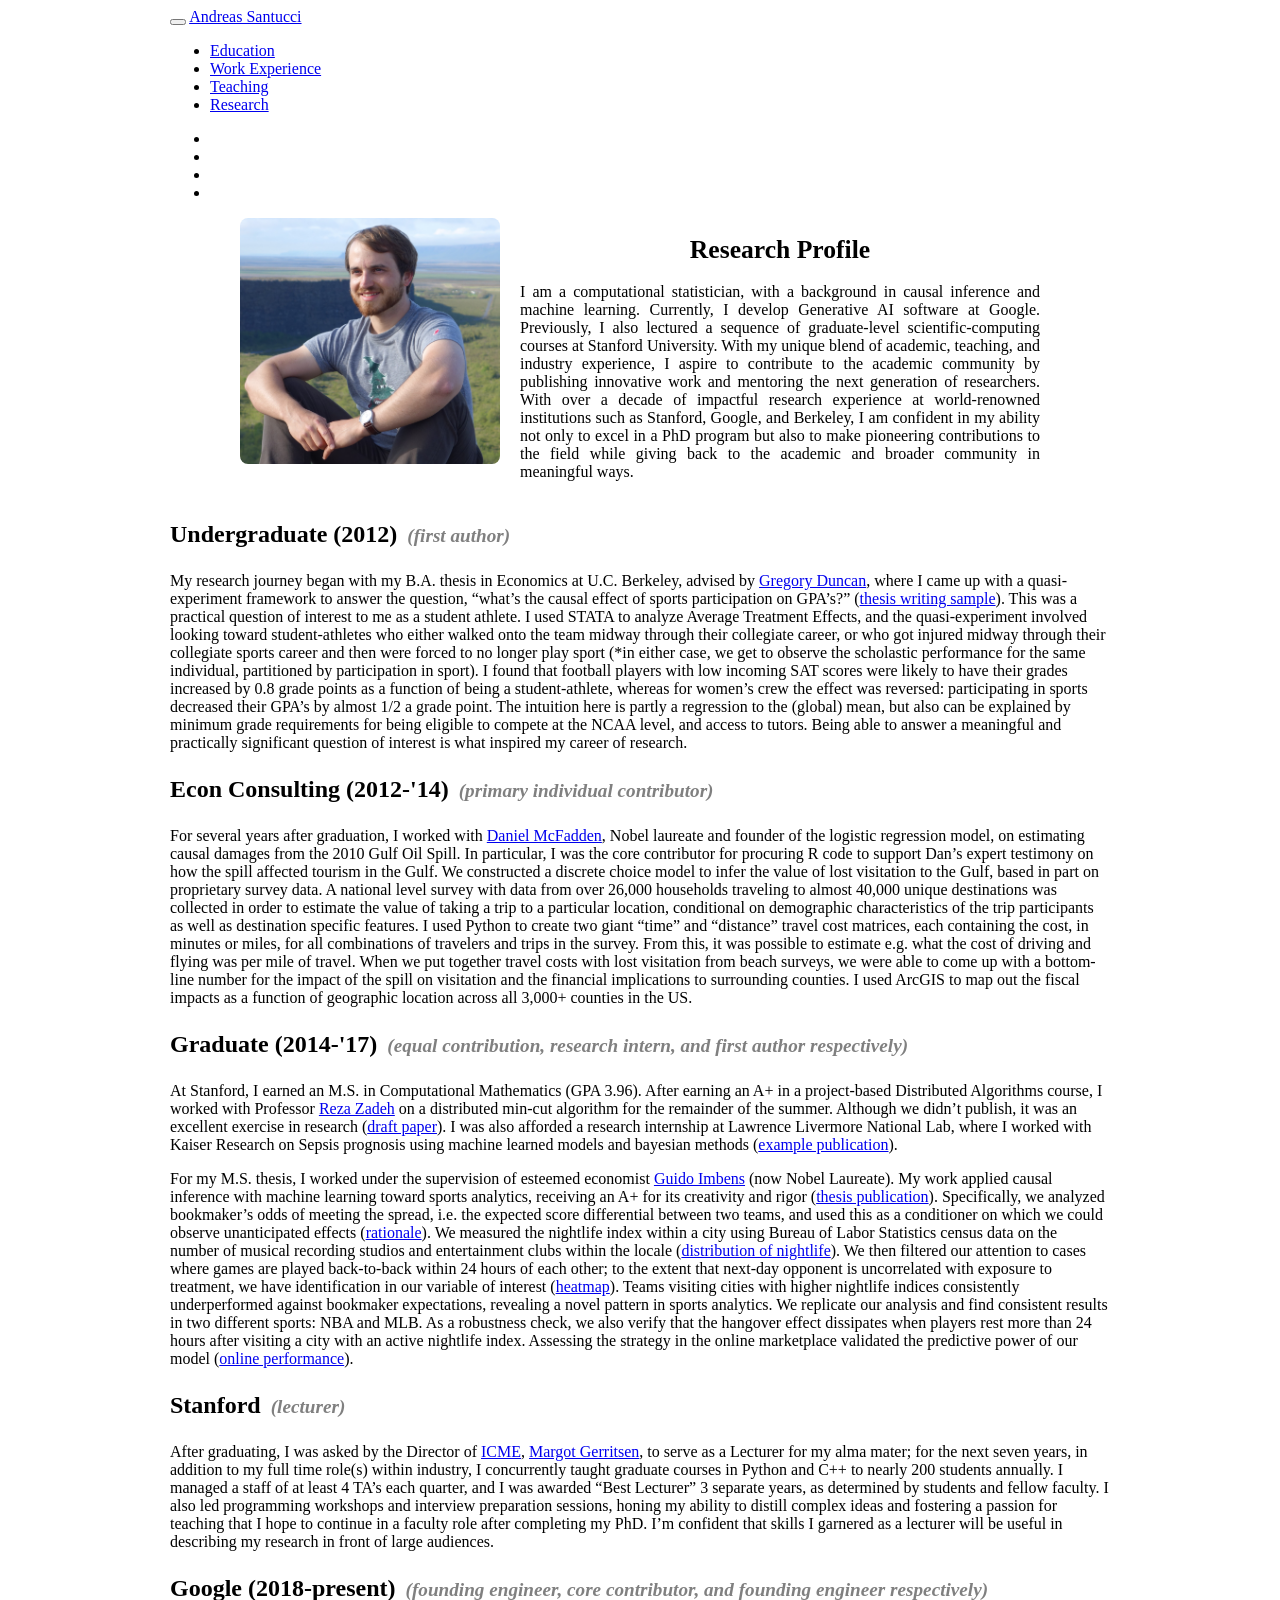
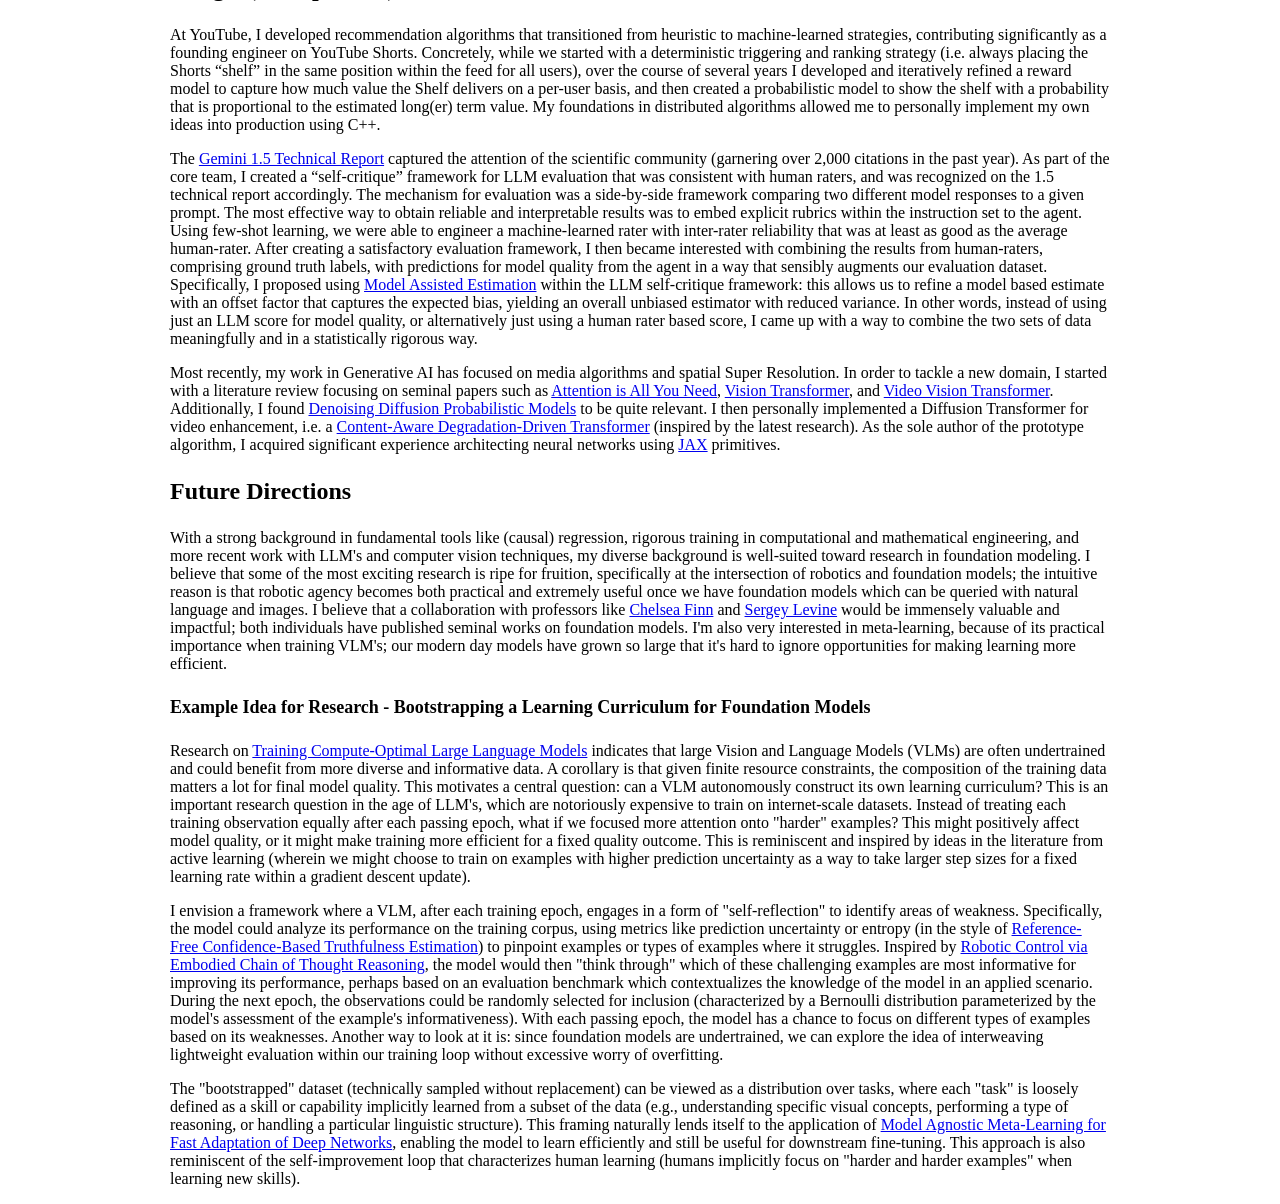
==== index.html @ f78ddb6c "Refine to active learning." ====
<!DOCTYPE html>

<html>

<head>
<!-- Google tag (gtag.js) -->
<script async src="https://www.googletagmanager.com/gtag/js?id=G-79YM4CPY0Z"></script>
<script>
  window.dataLayer = window.dataLayer || [];
  function gtag(){dataLayer.push(arguments);}
  gtag('js', new Date());

  gtag('config', 'G-79YM4CPY0Z');
</script>
<meta name="google-site-verification" content="n0Z7rdeTG9ylbMu2tfdA21yNbpfk3W9G7oRojFH4IR4" />

<meta charset="utf-8" />
<meta name="generator" content="pandoc" />
<meta http-equiv="X-UA-Compatible" content="IE=EDGE" />




<title>Andreas Santucci's Research</title>

<script src="site_libs/header-attrs-2.29/header-attrs.js"></script>
<script src="site_libs/jquery-3.6.0/jquery-3.6.0.min.js"></script>
<meta name="viewport" content="width=device-width, initial-scale=1" />
<link href="site_libs/bootstrap-3.3.5/css/paper.min.css" rel="stylesheet" />
<script src="site_libs/bootstrap-3.3.5/js/bootstrap.min.js"></script>
<script src="site_libs/bootstrap-3.3.5/shim/html5shiv.min.js"></script>
<script src="site_libs/bootstrap-3.3.5/shim/respond.min.js"></script>
<style>h1 {font-size: 34px;}
       h1.title {font-size: 38px;}
       h2 {font-size: 30px;}
       h3 {font-size: 24px;}
       h4 {font-size: 18px;}
       h5 {font-size: 16px;}
       h6 {font-size: 12px;}
       code {color: inherit; background-color: rgba(0, 0, 0, 0.04);}
       pre:not([class]) { background-color: white }</style>
<script src="site_libs/navigation-1.1/tabsets.js"></script>
<link href="site_libs/highlightjs-9.12.0/default.css" rel="stylesheet" />
<script src="site_libs/highlightjs-9.12.0/highlight.js"></script>
<link href="site_libs/font-awesome-6.5.2/css/all.min.css" rel="stylesheet" />
<link href="site_libs/font-awesome-6.5.2/css/v4-shims.min.css" rel="stylesheet" />

<style type="text/css">
  code{white-space: pre-wrap;}
  span.smallcaps{font-variant: small-caps;}
  span.underline{text-decoration: underline;}
  div.column{display: inline-block; vertical-align: top; width: 50%;}
  div.hanging-indent{margin-left: 1.5em; text-indent: -1.5em;}
  ul.task-list{list-style: none;}
    </style>

<style type="text/css">code{white-space: pre;}</style>
<script type="text/javascript">
if (window.hljs) {
  hljs.configure({languages: []});
  hljs.initHighlightingOnLoad();
  if (document.readyState && document.readyState === "complete") {
    window.setTimeout(function() { hljs.initHighlighting(); }, 0);
  }
}
</script>






<link rel="stylesheet" href="styles.css" type="text/css" />



<style type = "text/css">
.main-container {
  max-width: 940px;
  margin-left: auto;
  margin-right: auto;
}
img {
  max-width:100%;
}
.tabbed-pane {
  padding-top: 12px;
}
.html-widget {
  margin-bottom: 20px;
}
button.code-folding-btn:focus {
  outline: none;
}
summary {
  display: list-item;
}
details > summary > p:only-child {
  display: inline;
}
pre code {
  padding: 0;
}
.profile-container {
    display: flex;
    align-items: flex-start;
    max-width: 800px;
    margin: 0 auto;
    gap: 20px; /* Space between the image and text */
}

.profile-image {
    flex: 1; /* Image takes 1/3 of the width */
    max-width: 33%;
}

.profile-image img {
    width: 100%; /* Let the image adjust to the container width */
    height: auto; /* Maintain aspect ratio */
    border-radius: 8px; /* Optional: Rounded corners for better appearance */
}

.profile-text {
    flex: 2; /* Text takes 2/3 of the width */
    text-align: justify;
}

/* Responsive Design */
@media (max-width: 600px) {
    .profile-container {
        flex-direction: column;
        align-items: center;
        text-align: center;
    }
    .profile-image {
        max-width: 100%; /* Full width on smaller screens */
    }
    .profile-image img {
        max-height: 200px; /* Limit height further on small screens */
    }
}
</style>

<style>
       #summary h1 {
              text-align: center;
              width: 67%
              margin: 20px auto;
              font-size: 2vw;
              line-height: 1.2;
       }
.project-involvement {
    font-size: 0.8em; /* Smaller font size relative to the main header */
    color: gray; /* Lighter color to de-emphasize the text */
    font-style: italic; /* Optional: Makes the text appear distinct */
    margin-left: 10px; /* Adds space between the main title and the involvement text */
}
</style>

<style type="text/css">
.dropdown-submenu {
  position: relative;
}
.dropdown-submenu>.dropdown-menu {
  top: 0;
  left: 100%;
  margin-top: -6px;
  margin-left: -1px;
  border-radius: 0 6px 6px 6px;
}
.dropdown-submenu:hover>.dropdown-menu {
  display: block;
}
.dropdown-submenu>a:after {
  display: block;
  content: " ";
  float: right;
  width: 0;
  height: 0;
  border-color: transparent;
  border-style: solid;
  border-width: 5px 0 5px 5px;
  border-left-color: #cccccc;
  margin-top: 5px;
  margin-right: -10px;
}
.dropdown-submenu:hover>a:after {
  border-left-color: #adb5bd;
}
.dropdown-submenu.pull-left {
  float: none;
}
.dropdown-submenu.pull-left>.dropdown-menu {
  left: -100%;
  margin-left: 10px;
  border-radius: 6px 0 6px 6px;
}
</style>

<script type="text/javascript">
// manage active state of menu based on current page
$(document).ready(function () {
  // active menu anchor
  href = window.location.pathname
  href = href.substr(href.lastIndexOf('/') + 1)
  if (href === "")
    href = "index.html";
  var menuAnchor = $('a[href="' + href + '"]');

  // mark the anchor link active (and if it's in a dropdown, also mark that active)
  var dropdown = menuAnchor.closest('li.dropdown');
  if (window.bootstrap) { // Bootstrap 4+
    menuAnchor.addClass('active');
    dropdown.find('> .dropdown-toggle').addClass('active');
  } else { // Bootstrap 3
    menuAnchor.parent().addClass('active');
    dropdown.addClass('active');
  }

  // Navbar adjustments
  var navHeight = $(".navbar").first().height() + 15;
  var style = document.createElement('style');
  var pt = "padding-top: " + navHeight + "px; ";
  var mt = "margin-top: -" + navHeight + "px; ";
  var css = "";
  // offset scroll position for anchor links (for fixed navbar)
  for (var i = 1; i <= 6; i++) {
    css += ".section h" + i + "{ " + pt + mt + "}\n";
  }
  style.innerHTML = "body {" + pt + "padding-bottom: 40px; }\n" + css;
  document.head.appendChild(style);
});
</script>

<!-- tabsets -->

<style type="text/css">
.tabset-dropdown > .nav-tabs {
  display: inline-table;
  max-height: 500px;
  min-height: 44px;
  overflow-y: auto;
  border: 1px solid #ddd;
  border-radius: 4px;
}

.tabset-dropdown > .nav-tabs > li.active:before, .tabset-dropdown > .nav-tabs.nav-tabs-open:before {
  content: "\e259";
  font-family: 'Glyphicons Halflings';
  display: inline-block;
  padding: 10px;
  border-right: 1px solid #ddd;
}

.tabset-dropdown > .nav-tabs.nav-tabs-open > li.active:before {
  content: "\e258";
  font-family: 'Glyphicons Halflings';
  border: none;
}

.tabset-dropdown > .nav-tabs > li.active {
  display: block;
}

.tabset-dropdown > .nav-tabs > li > a,
.tabset-dropdown > .nav-tabs > li > a:focus,
.tabset-dropdown > .nav-tabs > li > a:hover {
  border: none;
  display: inline-block;
  border-radius: 4px;
  background-color: transparent;
}

.tabset-dropdown > .nav-tabs.nav-tabs-open > li {
  display: block;
  float: none;
}

.tabset-dropdown > .nav-tabs > li {
  display: none;
}
</style>

<!-- code folding -->




</head>

<body>


<div class="container-fluid main-container">




<div class="navbar navbar-default  navbar-fixed-top" role="navigation">
  <div class="container">
    <div class="navbar-header">
      <button type="button" class="navbar-toggle collapsed" data-toggle="collapse" data-bs-toggle="collapse" data-target="#navbar" data-bs-target="#navbar">
        <span class="icon-bar"></span>
        <span class="icon-bar"></span>
        <span class="icon-bar"></span>
      </button>
      <a class="navbar-brand" href="index.html">Andreas Santucci</a>
    </div>
    <div id="navbar" class="navbar-collapse collapse">
      <ul class="nav navbar-nav">
        <li>
  <a href="Education.html">Education</a>
</li>
<li>
  <a href="Work_Experience.html">Work Experience</a>
</li>
<li>
  <a href="Teaching.html">Teaching</a>
</li>
<li>
  <a href="Research.html">Research</a>
</li>
      </ul>
      <ul class="nav navbar-nav navbar-right">
        <li>
  <a href="mailto:santucci.andreas@gmail.com">
    <span class="fa fa-envelope fa-lg"></span>
     
  </a>
</li>
<li>
  <a href="https://github.com/asantucci">
    <span class="fa fa-github fa-lg"></span>
     
  </a>
</li>
<li>
  <a href="https://twitter.com/andreassantucci">
    <span class="fa fa-twitter fa-lg"></span>
     
  </a>
</li>
<li>
  <a href="https://www.linkedin.com/in/santucciandreas/">
    <span class="fa fa-linkedin fa-lg"></span>
     
  </a>
</li>
      </ul>
    </div><!--/.nav-collapse -->
  </div><!--/.container -->
</div><!--/.navbar -->

<div id="header">




</div>


<p><link rel="stylesheet" href="styles.css" type="text/css"></p>
    <div id="summary" class="section level1">
        <div class="profile-container">
            <div class="profile-image">
                <img src="images/profile.jpg" alt="Andreas Santucci">
            </div>
            <div class="profile-text">
                <h1>Research Profile</h1>
                <p>
                    I am a computational statistician, with a background in causal
                    inference and machine learning. Currently, I develop Generative AI
                    software at Google.
                    Previously, I also lectured a sequence of graduate-level
                    scientific-computing courses at Stanford University.
                    With my unique blend of academic, teaching, and industry experience, I aspire to contribute to the 
                    academic community by publishing innovative work and mentoring the next generation of researchers.
                    With over a decade of impactful research experience at world-renowned institutions such as Stanford, 
                    Google, and Berkeley, I am confident in my ability not only to excel in a PhD program but also to 
                    make pioneering contributions to the field while giving back to the academic and broader community in meaningful ways.
                </p>
            </div>
        </div>
    </div>

<div id="undergraduate" class="section level3">
<h3>Undergraduate (2012)<span class="project-involvement">(first author)</span></h3>
<p>My research journey began with my B.A. thesis in Economics at U.C. Berkeley, advised by <a href="https://econ.washington.edu/people/gregory-m-duncan">Gregory Duncan</a>, where I came up with a quasi-experiment framework 
to answer the question, “what’s the causal effect of sports participation on GPA’s?” (<a href="https://econ.berkeley.edu/sites/default/files/Santucci.pdf">thesis writing sample</a>). This was a practical question of 
interest to me as a student athlete. I used STATA to analyze Average Treatment Effects, 
and the quasi-experiment involved looking toward student-athletes who either walked onto the team midway 
through their collegiate career, or who got injured midway through their collegiate sports career and then were forced to no longer play sport 
(*in either case, we get to observe the scholastic performance for the same individual, partitioned by participation in sport). 
I found that football players with low incoming SAT scores were likely to have their grades increased by 0.8 grade points as a function of being a student-athlete, 
whereas for women’s crew the effect was reversed: participating in sports decreased their GPA’s by almost 1/2 a grade point. 
The intuition here is partly a regression to the (global) mean, but also can be explained by minimum grade requirements for being eligible to compete at the NCAA level, 
and access to tutors. Being able to answer a meaningful and practically significant question of interest is what inspired my career of research.
</p>
</div>
<div id="graduate" class="section level3">
<h3>Econ Consulting (2012-'14)<span class="project-involvement">(primary individual contributor)</span></h3>
<p>
For several years after graduation, I worked with <a href="https://econ.berkeley.edu/profile/daniel-l-mcfadden">Daniel McFadden</a>, 
Nobel laureate and founder of the logistic regression model, 
on estimating causal damages from the 2010 Gulf Oil Spill. 
In particular, I was the core contributor for procuring R code to support Dan’s expert testimony on how the spill affected tourism in the Gulf. 
We constructed a discrete choice model to infer the value of lost visitation to the Gulf, based in part on proprietary survey data. 
A national level survey with data from over 26,000 households traveling to almost 40,000 unique destinations was collected 
in order to estimate the value of taking a trip to a particular location, conditional on demographic characteristics of the 
trip participants as well as destination specific features. I used Python to create two
giant “time” and “distance” travel cost matrices, each containing the cost, in minutes or miles, for
all combinations of travelers and trips in the survey.
From this, it was possible to estimate e.g. what the cost of driving and flying was per mile of travel. 
When we put together travel costs with lost visitation from beach surveys, we were able to come up with a bottom-line number for the impact of the 
spill on visitation and the financial implications to surrounding counties. I used ArcGIS to map out the fiscal impacts as a function of 
geographic location across all 3,000+ counties in the US.
</p>
<h3>Graduate (2014-'17)<span class="project-involvement">(equal contribution, research intern, and first author respectively)</span></h3>
<p>
At Stanford, I earned an M.S. in Computational Mathematics (GPA 3.96). 
After earning an A+ in a project-based Distributed Algorithms course, 
I worked with Professor <a href="https://stanford.edu/~rezab/">Reza Zadeh</a> on a distributed min-cut algorithm for the remainder of the summer. 
Although we didn’t publish, it was an excellent exercise in research (<a href="files/rd.pdf">draft paper</a>). I was also afforded a research internship
at Lawrence Livermore National Lab, where I worked with Kaiser Research on Sepsis prognosis using machine learned models and bayesian methods (<a href="https://www.atsjournals.org/doi/epdf/10.1164/ajrccm-conference.2016.193.1_MeetingAbstracts.A2714?role=tab">example publication</a>).
</p>
<p>
For my M.S. thesis, I worked under the supervision of esteemed economist <a href="https://www.gsb.stanford.edu/faculty-research/faculty/guido-w-imbens">Guido Imbens</a> (now Nobel Laureate). 
My work applied causal inference with machine learning toward sports analytics, receiving an A+ for its creativity and rigor (<a href="https://arxiv.org/abs/2412.21181">thesis publication</a>). 
Specifically, we analyzed bookmaker’s odds of meeting the spread, i.e. the expected score differential between two teams, and used this as a conditioner 
on which we could observe unanticipated effects (<a href="files/meet_the_spread.pdf">rationale</a>). We measured the nightlife index within a city using Bureau of Labor Statistics census data 
on the number of musical recording studios and entertainment clubs within the locale (<a href="files/Party_by_Team_Location.pdf">distribution of nightlife</a>). 
We then filtered our attention to cases where games are played back-to-back within 24 hours of each other; to the
extent that next-day opponent is uncorrelated with exposure to treatment, we have identification in our variable of interest (<a href="files/next_day_opponent_mlb.pdf">heatmap</a>).
Teams visiting cities with higher nightlife indices consistently underperformed against bookmaker expectations, revealing a novel pattern in sports analytics. 
We replicate our analysis and find consistent results in two different sports: NBA and MLB.
As a robustness check, we also verify that the hangover effect dissipates when players rest more than 24 hours after visiting a city with an active nightlife index.
Assessing the strategy in the online marketplace validated the predictive power of our model (<a href="files/mlb_bets_by_season.pdf">online performance</a>).
</p>
</div>
<div id="lecturing" class="section level3">
<h3>Stanford<span class="project-involvement">(lecturer)</span></h3>
<p>
After graduating, I was asked by the Director of <a href="https://icme.stanford.edu/">ICME</a>, <a href="https://profiles.stanford.edu/margot-gerritsen">Margot Gerritsen</a>, to serve as a Lecturer for my alma mater; 
for the next seven years, in addition to my full time role(s) within industry, 
I concurrently taught graduate courses in Python and C++ to nearly 200 students annually. 
I managed a staff of at least 4 TA’s each quarter, and I was awarded “Best Lecturer” 3 separate years, 
as determined by students and fellow faculty. I also led programming workshops and interview preparation sessions, 
honing my ability to distill complex ideas and fostering a passion for teaching that I hope to continue in a faculty role after completing my PhD. 
I’m confident that skills I garnered as a lecturer will be useful in describing my research in front of large audiences.</p>
<div id="google-research" class="section level3">
<h3>Google (2018-present)<span class="project-involvement">(founding engineer, core contributor, and founding engineer respectively)</span></h3>
<p>
At YouTube, I developed recommendation algorithms that transitioned from heuristic to machine-learned strategies, contributing 
significantly as a founding engineer on YouTube Shorts. Concretely, while we started with a deterministic triggering and ranking strategy 
(i.e. always placing the Shorts “shelf” in the same position within the feed for all users), over the course of several years I developed and iteratively refined 
a reward model to capture how much value the Shelf delivers on a per-user basis, and then created a probabilistic model to show the shelf with a 
probability that is proportional to the estimated long(er) term value. My foundations in distributed algorithms allowed me to personally implement my 
own ideas into production using C++.
</p>
<p>The <a href="https://arxiv.org/pdf/2312.11805v4">Gemini 1.5
Technical Report</a> captured the attention of the scientific community (garnering over 2,000 citations in the past year). 
As part of the core team, I created a “self-critique” framework for LLM evaluation that was consistent with human raters, and was recognized on the 1.5 technical report accordingly.
The mechanism for evaluation was a side-by-side framework comparing two different model responses to a given prompt.
The most effective way to obtain reliable and interpretable results was to embed explicit rubrics within the instruction set
to the agent. Using few-shot learning, we were able to engineer a machine-learned rater with inter-rater reliability
that was at least as good as the average human-rater.
After creating a satisfactory evaluation framework, I then became interested with combining the results from
human-raters, comprising ground truth labels, with predictions for model quality from the agent in a way that sensibly
augments our evaluation dataset.
Specifically, I proposed using <a href="https://projecteuclid.org/journals/statistical-science/volume-32/issue-2/Model-Assisted-Survey-Estimation-with-Modern-Prediction-Techniques/10.1214/16-STS589.pdf">Model Assisted Estimation</a> within the LLM self-critique framework: this allows us to refine
a model based estimate with an offset factor that captures the expected bias, yielding an overall unbiased estimator with
reduced variance. In other words, instead of using just an LLM score for model quality, or alternatively just using a human rater based score,
I came up with a way to combine the two sets of data meaningfully and in a statistically rigorous way.
</p>
<p>
Most recently, my work in Generative AI has focused on media algorithms and spatial Super Resolution.
In order to tackle a new domain, I started with a literature review focusing on seminal papers such as <a href="https://arxiv.org/abs/1706.03762">Attention is All You Need</a>, 
<a href="https://arxiv.org/abs/2010.11929">Vision Transformer</a>, and <a href="https://arxiv.org/abs/2103.15691">Video Vision Transformer</a>. 
Additionally, I found <a href="https://arxiv.org/abs/2006.11239">Denoising Diffusion Probabilistic Models</a> to be quite relevant.
I then personally implemented a Diffusion Transformer for video enhancement, i.e. 
a <a href="https://arxiv.org/abs/2405.07648">Content-Aware Degradation-Driven Transformer</a> (inspired by the latest research). As the sole author of the
prototype algorithm, I acquired significant experience architecting neural networks using <a href="https://jax.readthedocs.io/">JAX</a> primitives.
</p>
</div>
<div id="future-directions" class="section level3">
<h3>Future Directions</h3>
With a strong background in fundamental tools like (causal) regression, rigorous training in
computational and mathematical engineering, and more recent work with LLM's and computer vision techniques,
my diverse background is well-suited toward research in foundation modeling. I believe that some of the most exciting
research is ripe for fruition, specifically at the intersection of robotics and foundation models; the intuitive reason is
that robotic agency becomes both practical and extremely useful once we have foundation models which can be queried with natural language and
images. I believe that a collaboration with professors like <a href="https://ai.stanford.edu/~cbfinn/">Chelsea Finn</a> and
<a href="https://people.eecs.berkeley.edu/~svlevine/">Sergey Levine</a> would be immensely valuable and impactful; both individuals have published seminal works on foundation models.
I'm also very interested in meta-learning, because of its practical importance when training VLM's; our modern day models have grown so large that it's hard to ignore
opportunities for making learning more efficient.

</div>
<div id="example-idea-for-research" class="section level4">
<h4 id="bootstrap-learning-curriculum">Example Idea for Research - Bootstrapping a Learning Curriculum for Foundation Models</h4>
<p>
Research on <a href="https://arxiv.org/abs/2203.15556">Training Compute-Optimal Large Language Models</a>
indicates that large Vision and Language Models (VLMs) are often undertrained and could benefit from more diverse and informative data. 
A corollary is that given finite resource constraints, the composition of the training data matters a lot for final model quality. 
This motivates a central question: 
can a VLM autonomously construct its own learning curriculum? This is an important research question in the age of LLM's, which are notoriously expensive to train on
internet-scale datasets. Instead of treating each training observation equally after each passing epoch, what if we focused more attention onto "harder" examples? This might positively affect
model quality, or it might make training more efficient for a fixed quality outcome. This is reminiscent and inspired by ideas in the literature from active learning (wherein we might choose to train
on examples with higher prediction uncertainty as a way to take larger step sizes for a fixed learning rate within a gradient descent update).
</p>
<p>
I envision a framework where a VLM, after each training epoch, engages in a form of "self-reflection" to identify areas of weakness. 
Specifically, the model could analyze its performance on the training corpus, using metrics like prediction uncertainty or entropy (in the style of <a href="https://arxiv.org/abs/2311.08401">Reference-Free Confidence-Based Truthfulness Estimation</a>)
to pinpoint examples or types of examples where it struggles. 
Inspired by <a href="https://arxiv.org/pdf/2407.08693">Robotic Control via Embodied Chain of Thought Reasoning</a>, the model would then "think through" 
which of these challenging examples are most informative for improving its performance, perhaps based on an evaluation benchmark which contextualizes the knowledge of the model in
an applied scenario. During the next epoch, the observations could be randomly selected for inclusion (characterized by a Bernoulli distribution parameterized by the model's
assessment of the example's informativeness). With each passing epoch, the model has a chance to focus on different types of examples based on its weaknesses. Another way to look at it is:
since foundation models are undertrained, we can explore the idea of interweaving lightweight evaluation within our training loop without excessive worry of overfitting.
</p>
<p>
The "bootstrapped" dataset (technically sampled without replacement) can be viewed as a distribution over tasks, where each "task" is loosely defined as a skill or capability implicitly learned from a subset of the
data (e.g., understanding specific visual concepts, performing a type of reasoning, or handling a particular linguistic structure). 
This framing naturally lends itself to the application of <a href="https://arxiv.org/pdf/1703.03400">Model Agnostic Meta-Learning for Fast Adaptation of Deep Networks</a>, 
enabling the model to learn efficiently and still be useful for downstream fine-tuning. This approach is also reminiscent of the self-improvement loop that characterizes human learning
(humans implicitly focus on "harder and harder examples" when learning new skills).
</p>
</div>
</div>
</div>
<script>

// add bootstrap table styles to pandoc tables
function bootstrapStylePandocTables() {
  $('tr.odd').parent('tbody').parent('table').addClass('table table-condensed');
}
$(document).ready(function () {
  bootstrapStylePandocTables();
});


</script>

<!-- tabsets -->

<script>
$(document).ready(function () {
  window.buildTabsets("TOC");
});

$(document).ready(function () {
  $('.tabset-dropdown > .nav-tabs > li').click(function () {
    $(this).parent().toggleClass('nav-tabs-open');
  });
});
</script>

<!-- code folding -->


<!-- dynamically load mathjax for compatibility with self-contained -->
<script>
  (function () {
    var script = document.createElement("script");
    script.type = "text/javascript";
    script.src  = "https://mathjax.rstudio.com/latest/MathJax.js?config=TeX-AMS-MML_HTMLorMML";
    document.getElementsByTagName("head")[0].appendChild(script);
  })();
</script>
</body>
</html>
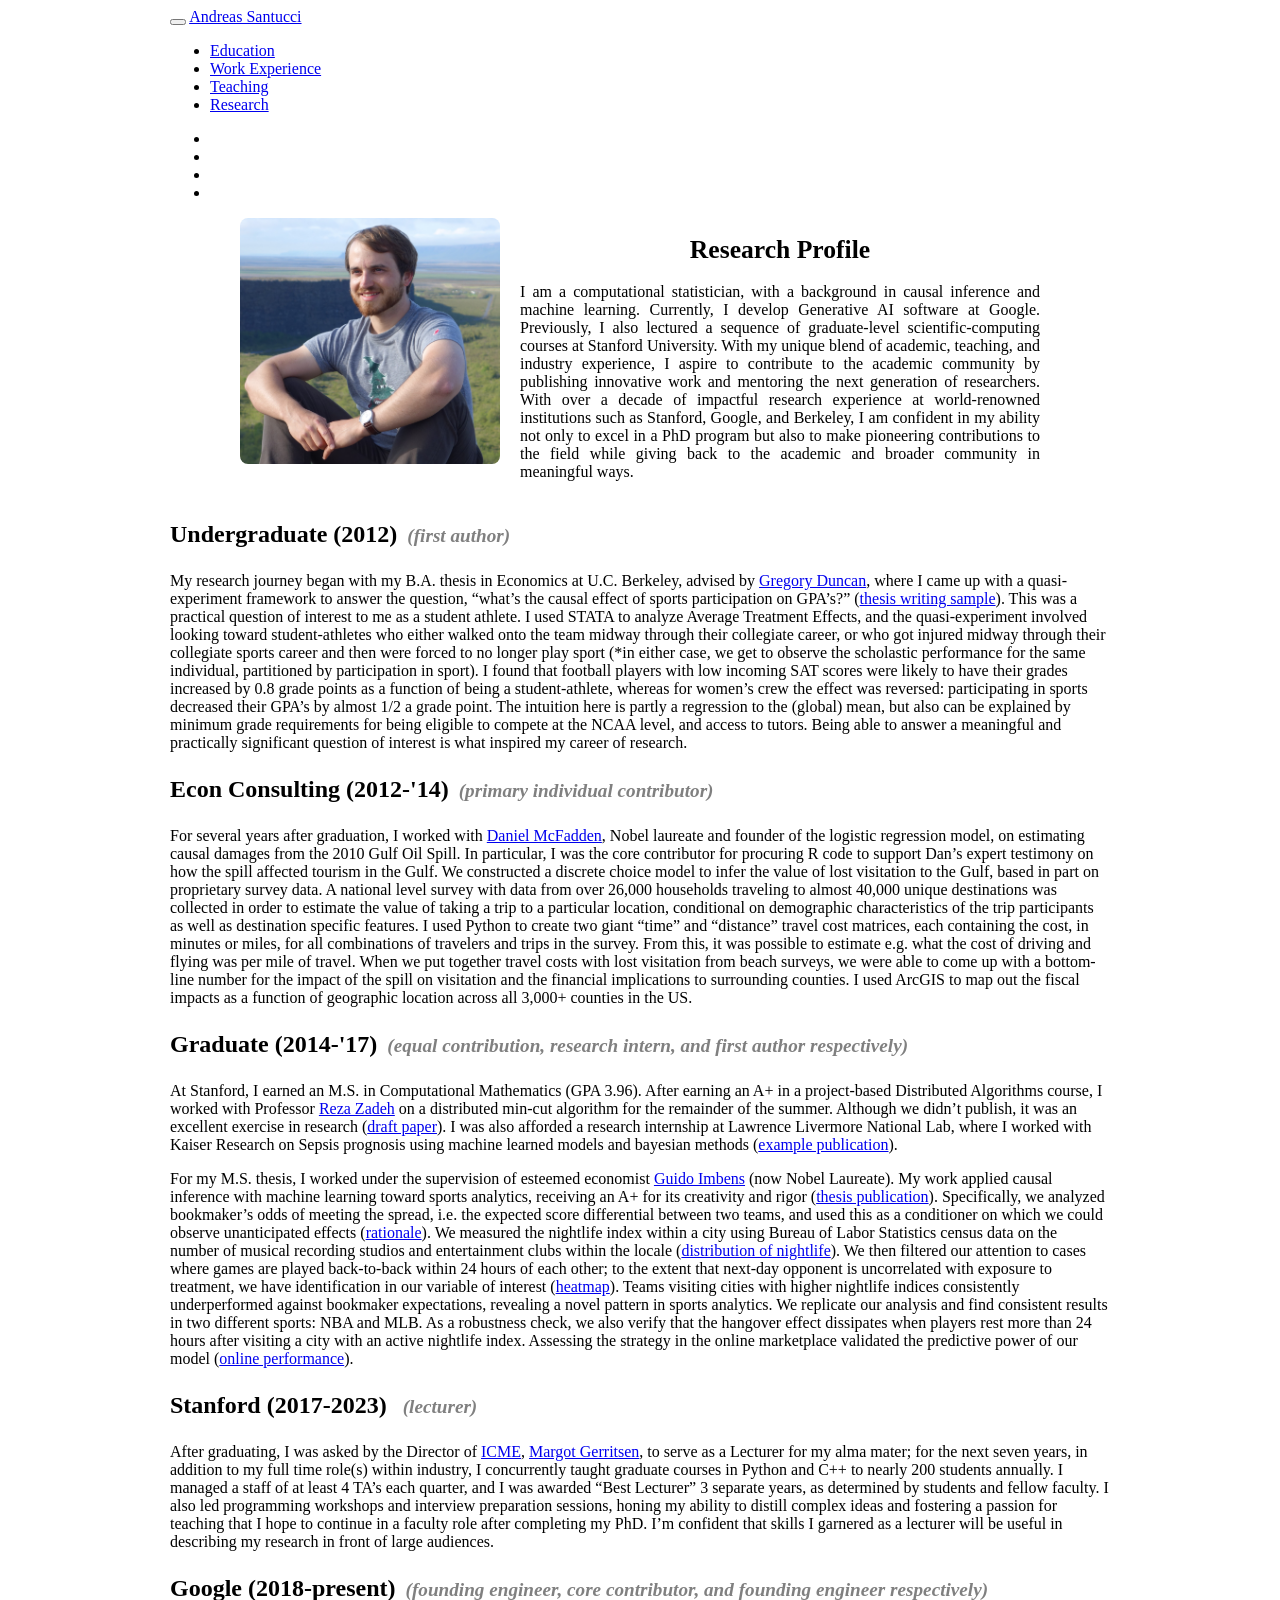
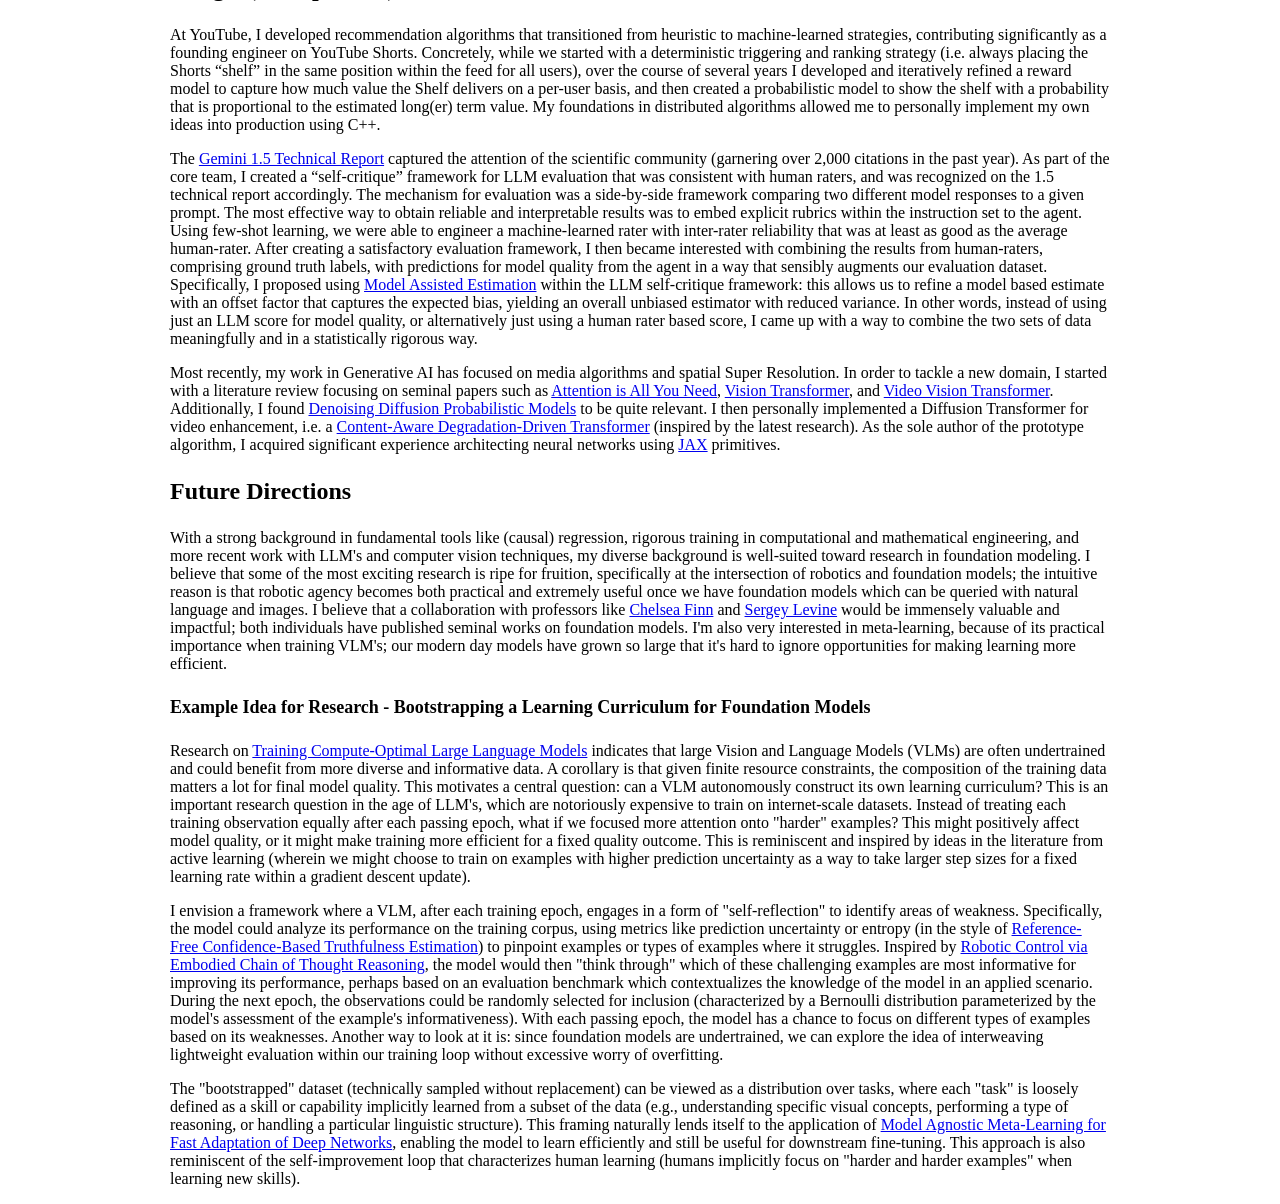
==== commit a8572373: "Stanford timerange." ====
--- a/index.html
+++ b/index.html
@@ -438,7 +438,7 @@
 </p>
 </div>
 <div id="lecturing" class="section level3">
-<h3>Stanford<span class="project-involvement">(lecturer)</span></h3>
+<h3>Stanford (2017-2023) <span class="project-involvement">(lecturer)</span></h3>
 <p>
 After graduating, I was asked by the Director of <a href="https://icme.stanford.edu/">ICME</a>, <a href="https://profiles.stanford.edu/margot-gerritsen">Margot Gerritsen</a>, to serve as a Lecturer for my alma mater; 
 for the next seven years, in addition to my full time role(s) within industry, 
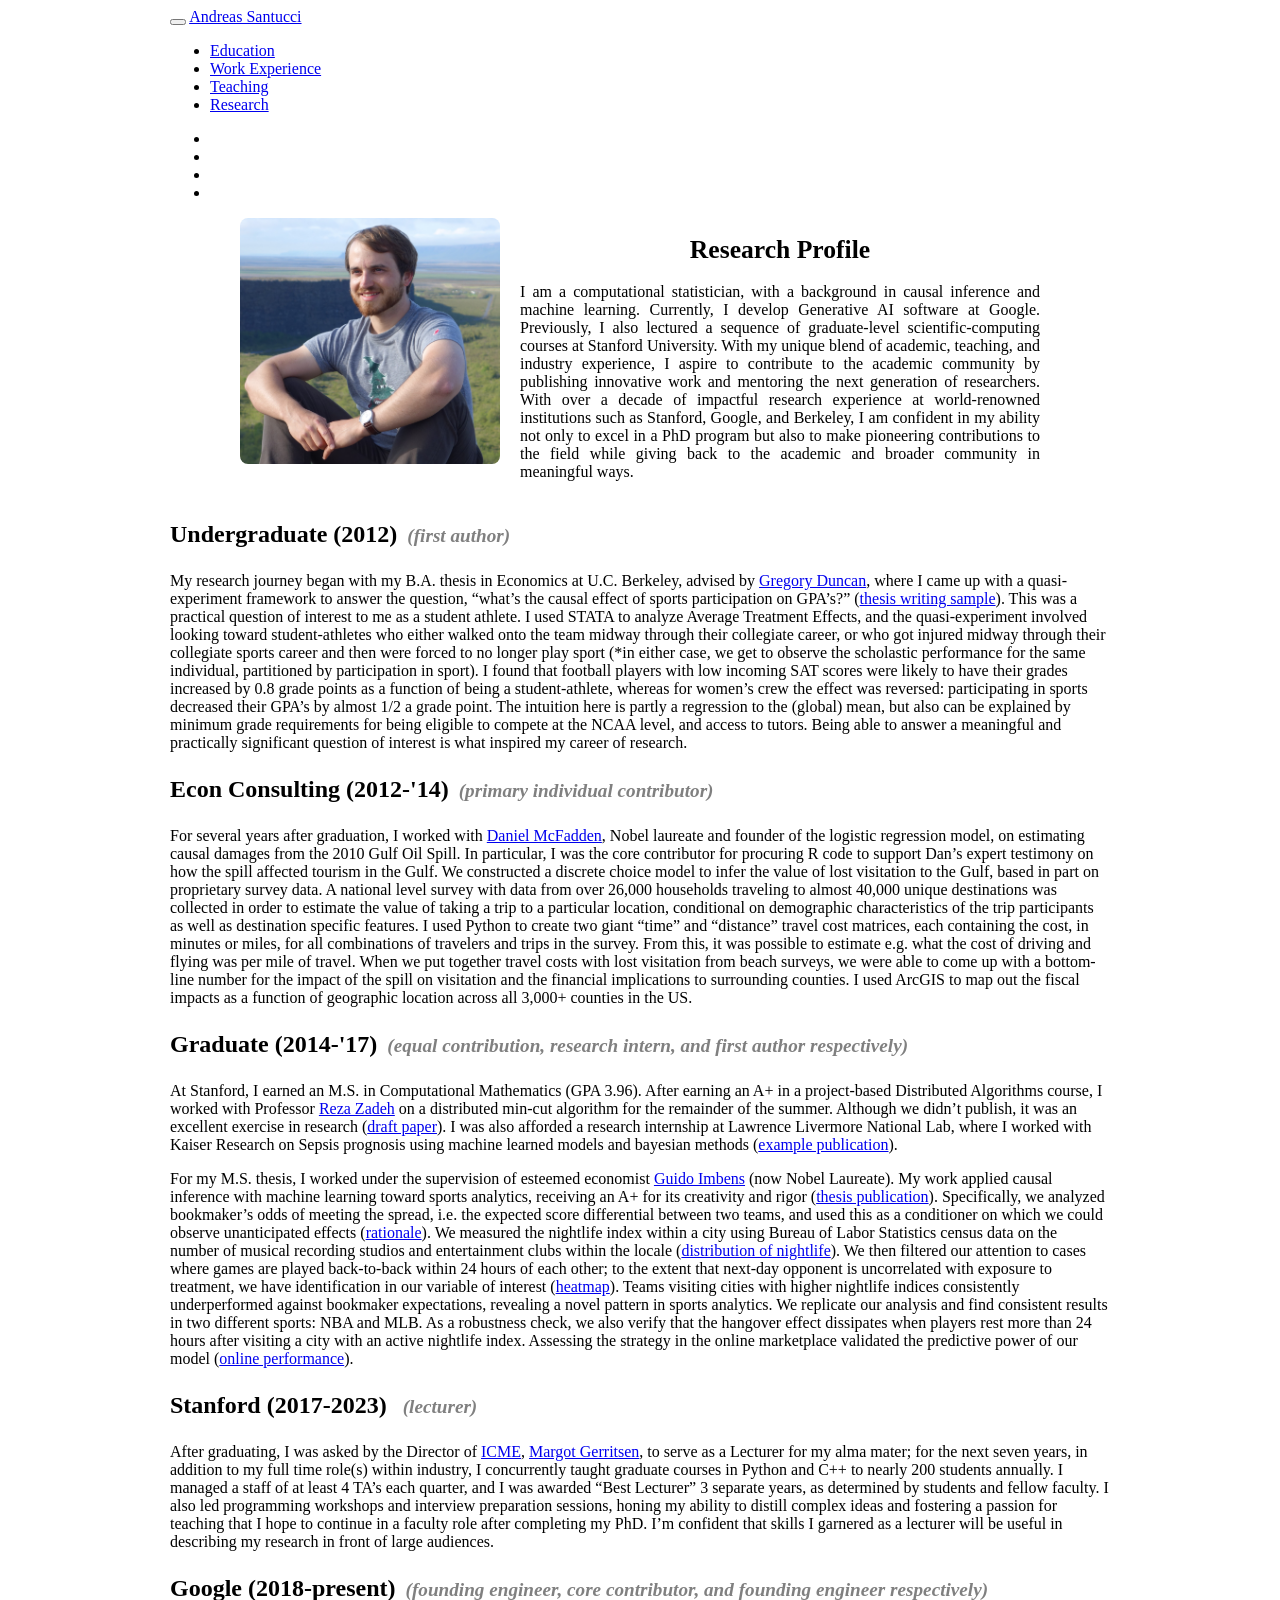
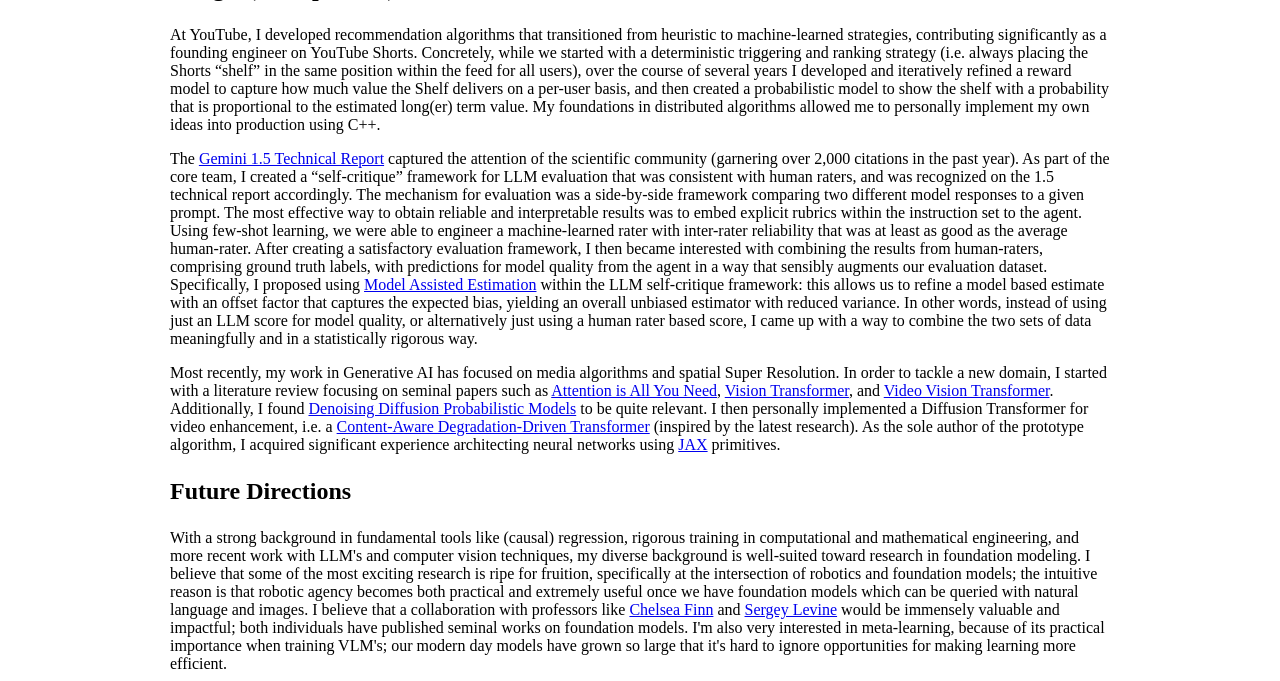
==== commit 31ca055f: "Rm research idea." ====
--- a/index.html
+++ b/index.html
@@ -495,36 +495,6 @@
 opportunities for making learning more efficient.
 
 </div>
-<div id="example-idea-for-research" class="section level4">
-<h4 id="bootstrap-learning-curriculum">Example Idea for Research - Bootstrapping a Learning Curriculum for Foundation Models</h4>
-<p>
-Research on <a href="https://arxiv.org/abs/2203.15556">Training Compute-Optimal Large Language Models</a>
-indicates that large Vision and Language Models (VLMs) are often undertrained and could benefit from more diverse and informative data. 
-A corollary is that given finite resource constraints, the composition of the training data matters a lot for final model quality. 
-This motivates a central question: 
-can a VLM autonomously construct its own learning curriculum? This is an important research question in the age of LLM's, which are notoriously expensive to train on
-internet-scale datasets. Instead of treating each training observation equally after each passing epoch, what if we focused more attention onto "harder" examples? This might positively affect
-model quality, or it might make training more efficient for a fixed quality outcome. This is reminiscent and inspired by ideas in the literature from active learning (wherein we might choose to train
-on examples with higher prediction uncertainty as a way to take larger step sizes for a fixed learning rate within a gradient descent update).
-</p>
-<p>
-I envision a framework where a VLM, after each training epoch, engages in a form of "self-reflection" to identify areas of weakness. 
-Specifically, the model could analyze its performance on the training corpus, using metrics like prediction uncertainty or entropy (in the style of <a href="https://arxiv.org/abs/2311.08401">Reference-Free Confidence-Based Truthfulness Estimation</a>)
-to pinpoint examples or types of examples where it struggles. 
-Inspired by <a href="https://arxiv.org/pdf/2407.08693">Robotic Control via Embodied Chain of Thought Reasoning</a>, the model would then "think through" 
-which of these challenging examples are most informative for improving its performance, perhaps based on an evaluation benchmark which contextualizes the knowledge of the model in
-an applied scenario. During the next epoch, the observations could be randomly selected for inclusion (characterized by a Bernoulli distribution parameterized by the model's
-assessment of the example's informativeness). With each passing epoch, the model has a chance to focus on different types of examples based on its weaknesses. Another way to look at it is:
-since foundation models are undertrained, we can explore the idea of interweaving lightweight evaluation within our training loop without excessive worry of overfitting.
-</p>
-<p>
-The "bootstrapped" dataset (technically sampled without replacement) can be viewed as a distribution over tasks, where each "task" is loosely defined as a skill or capability implicitly learned from a subset of the
-data (e.g., understanding specific visual concepts, performing a type of reasoning, or handling a particular linguistic structure). 
-This framing naturally lends itself to the application of <a href="https://arxiv.org/pdf/1703.03400">Model Agnostic Meta-Learning for Fast Adaptation of Deep Networks</a>, 
-enabling the model to learn efficiently and still be useful for downstream fine-tuning. This approach is also reminiscent of the self-improvement loop that characterizes human learning
-(humans implicitly focus on "harder and harder examples" when learning new skills).
-</p>
-</div>
 </div>
 </div>
 <script>
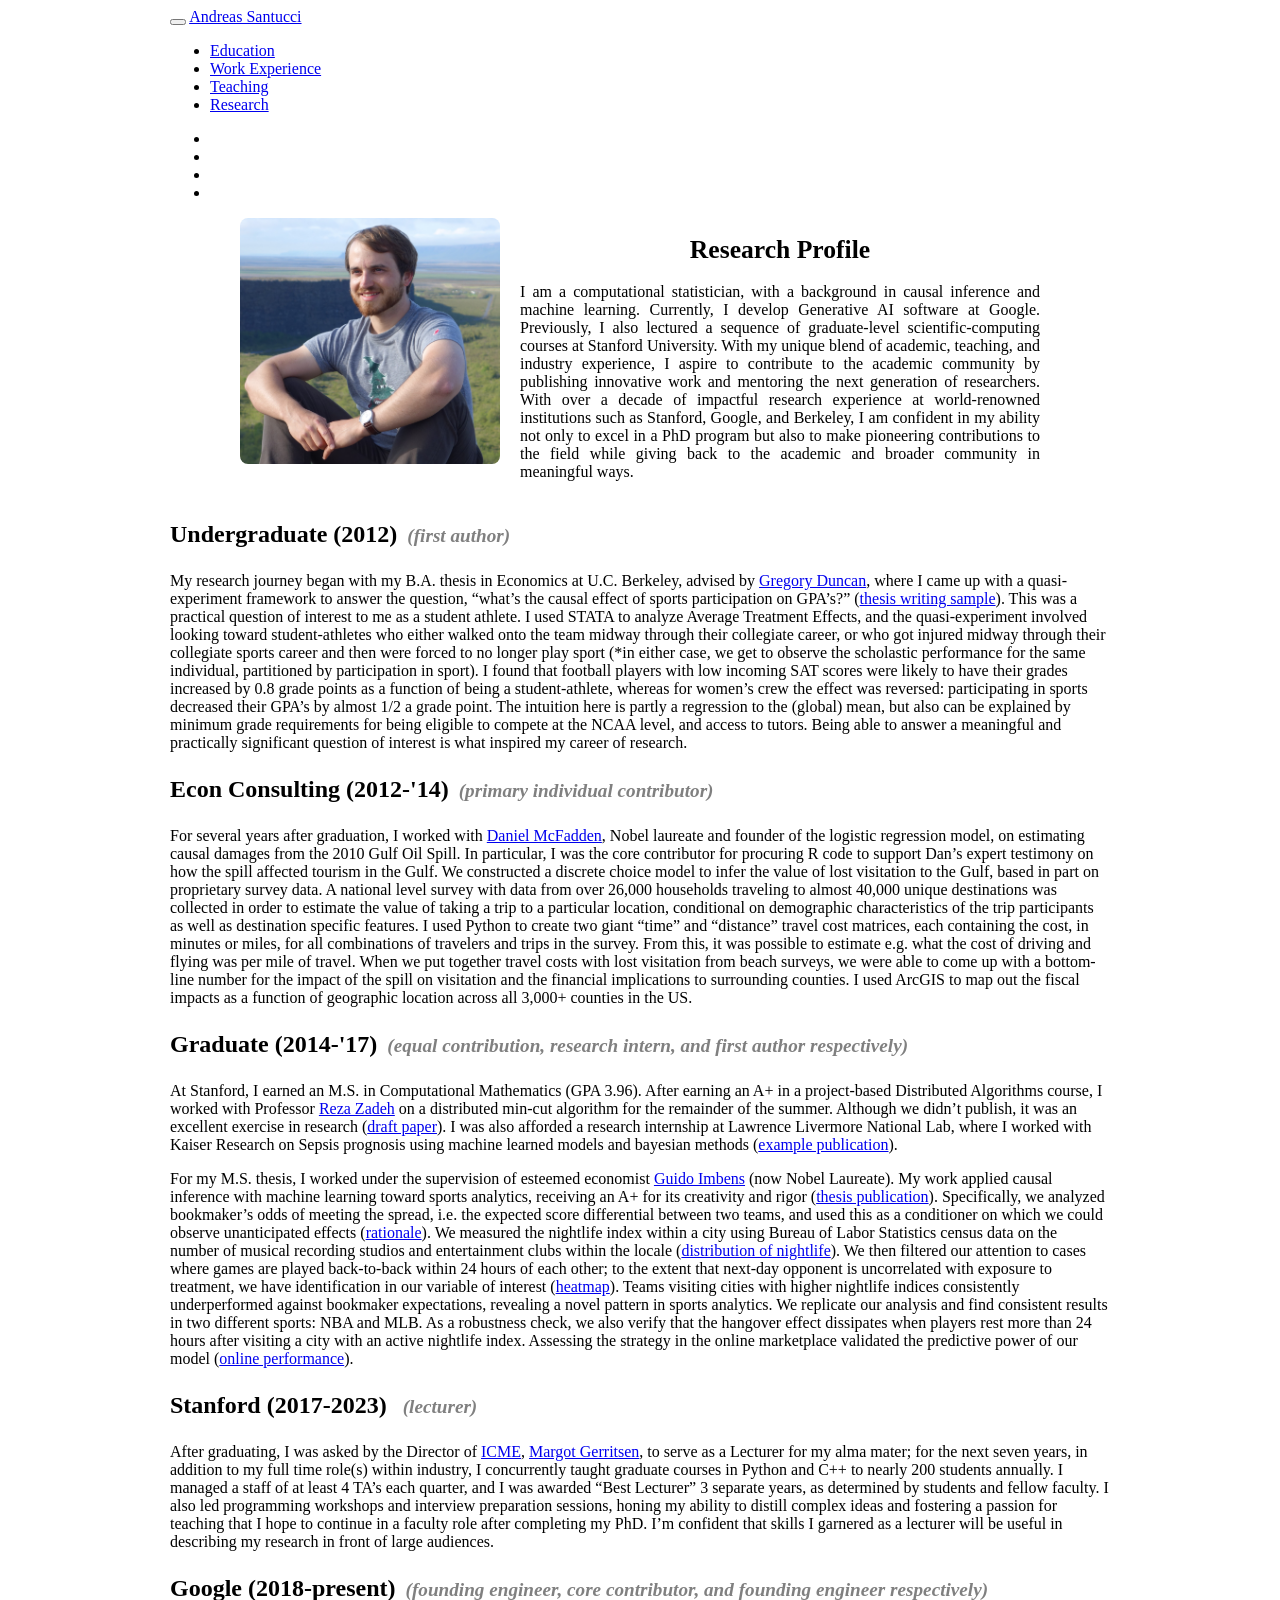
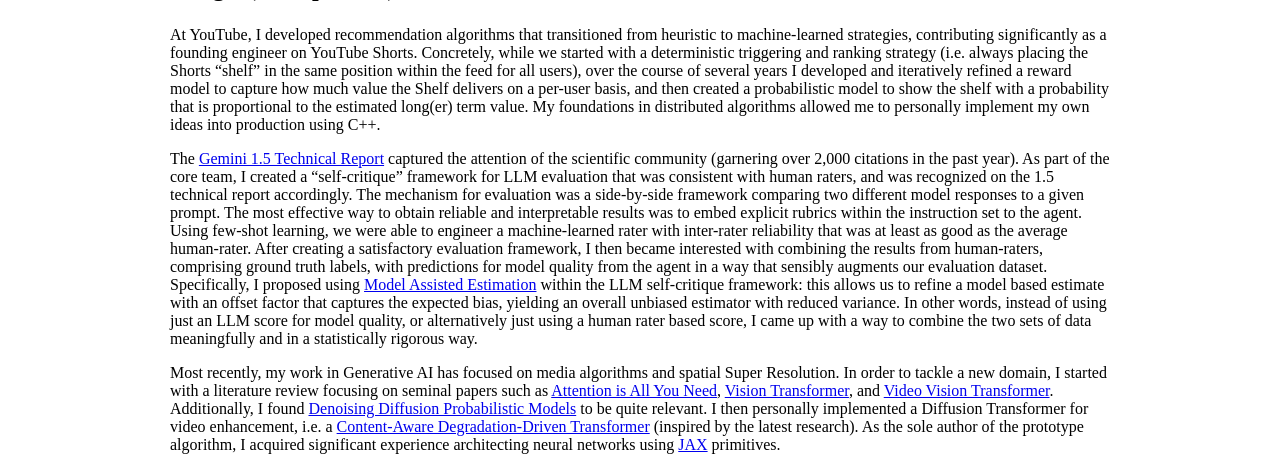
==== commit 24383496: "Rm Future Directions." ====
--- a/index.html
+++ b/index.html
@@ -482,19 +482,6 @@
 prototype algorithm, I acquired significant experience architecting neural networks using <a href="https://jax.readthedocs.io/">JAX</a> primitives.
 </p>
 </div>
-<div id="future-directions" class="section level3">
-<h3>Future Directions</h3>
-With a strong background in fundamental tools like (causal) regression, rigorous training in
-computational and mathematical engineering, and more recent work with LLM's and computer vision techniques,
-my diverse background is well-suited toward research in foundation modeling. I believe that some of the most exciting
-research is ripe for fruition, specifically at the intersection of robotics and foundation models; the intuitive reason is
-that robotic agency becomes both practical and extremely useful once we have foundation models which can be queried with natural language and
-images. I believe that a collaboration with professors like <a href="https://ai.stanford.edu/~cbfinn/">Chelsea Finn</a> and
-<a href="https://people.eecs.berkeley.edu/~svlevine/">Sergey Levine</a> would be immensely valuable and impactful; both individuals have published seminal works on foundation models.
-I'm also very interested in meta-learning, because of its practical importance when training VLM's; our modern day models have grown so large that it's hard to ignore
-opportunities for making learning more efficient.
-
-</div>
 </div>
 </div>
 <script>
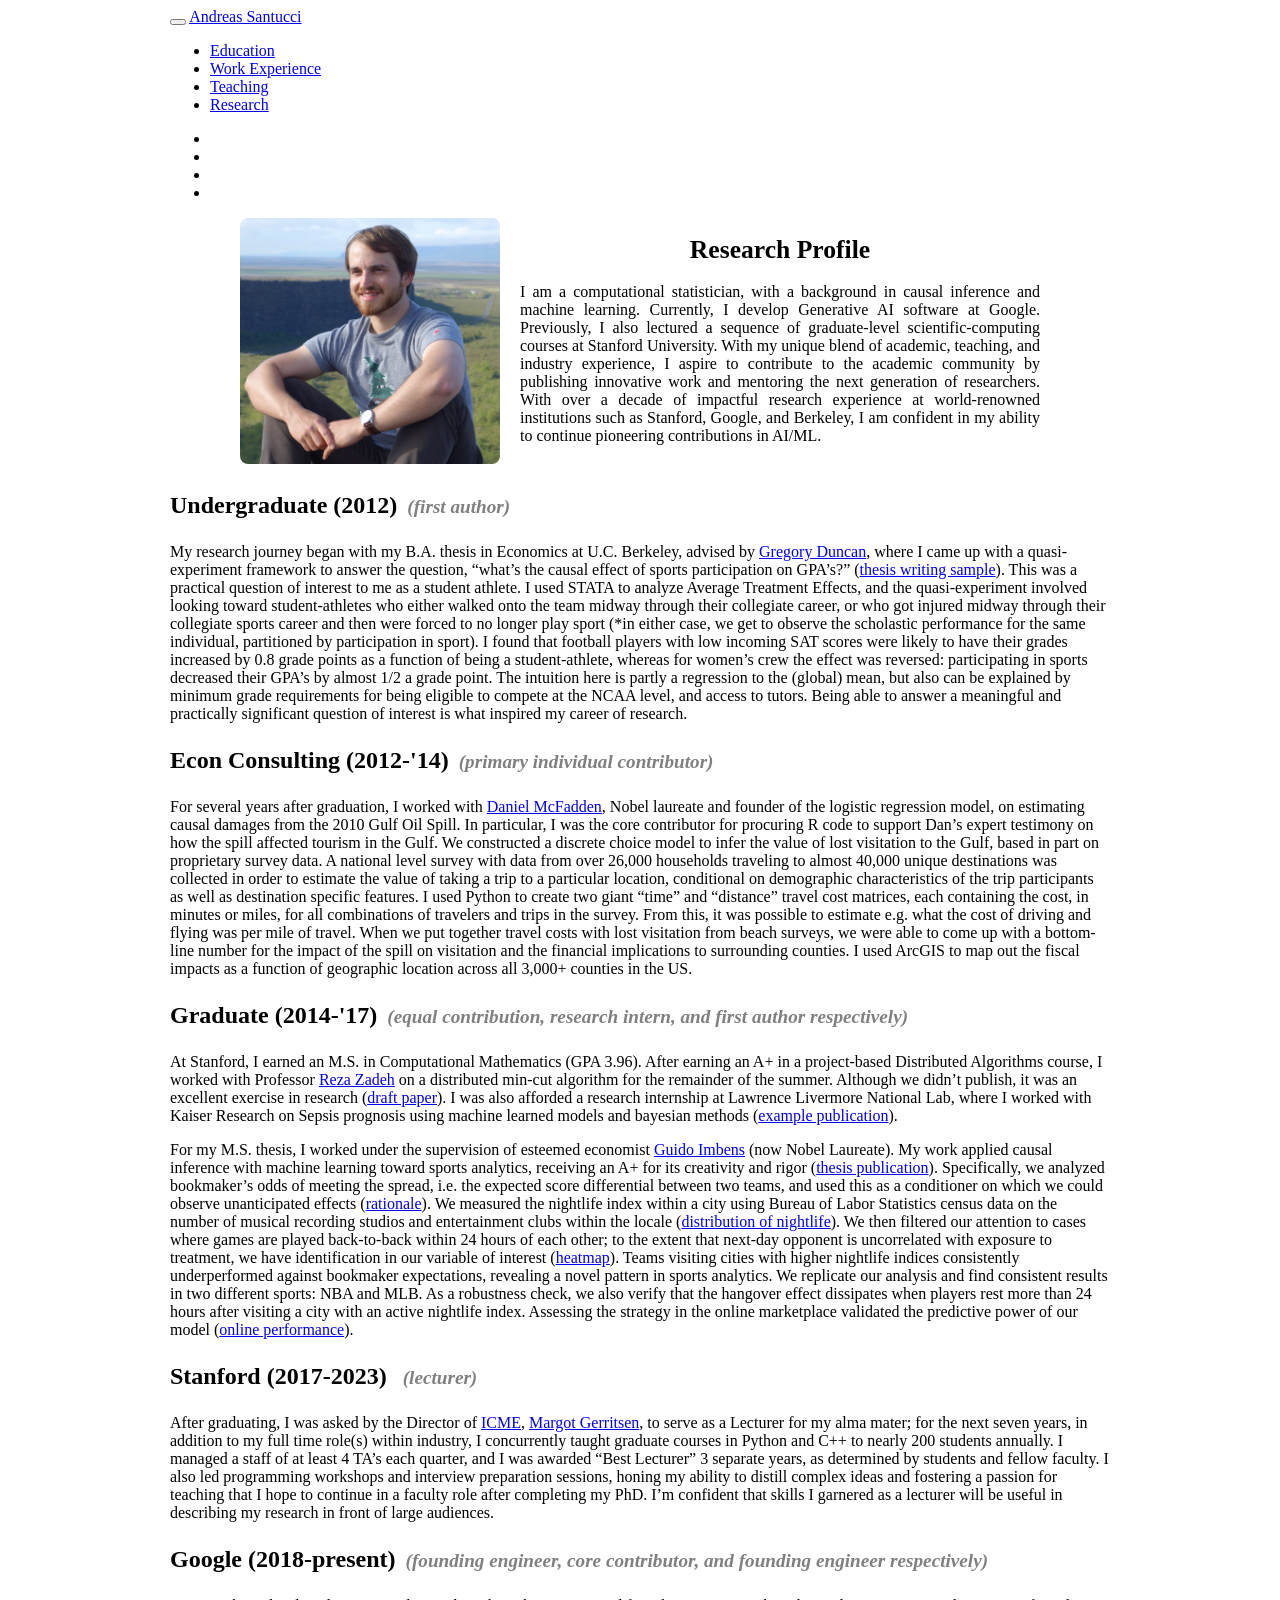
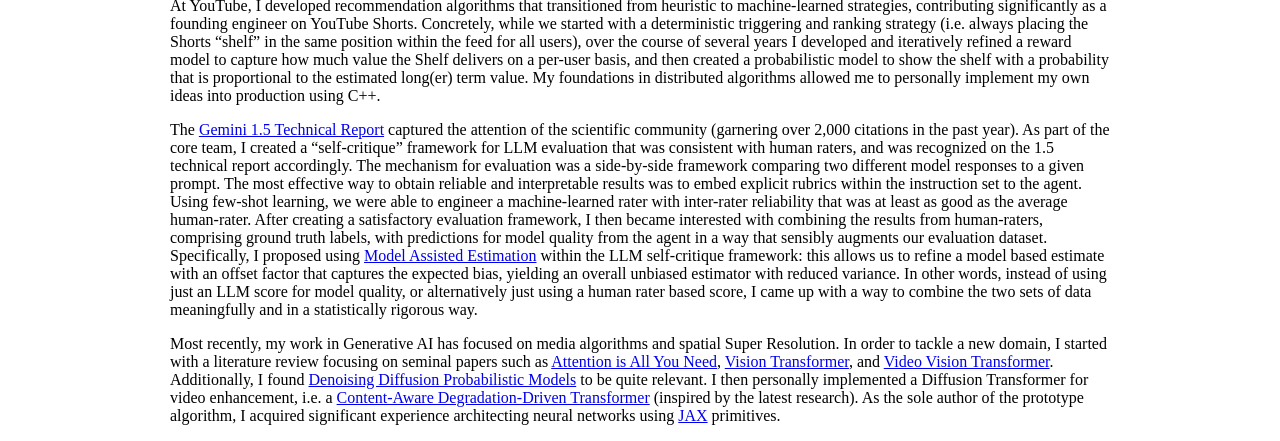
==== commit 2e4fe218: "Update index.html" ====
--- a/index.html
+++ b/index.html
@@ -376,8 +376,7 @@
                     With my unique blend of academic, teaching, and industry experience, I aspire to contribute to the 
                     academic community by publishing innovative work and mentoring the next generation of researchers.
                     With over a decade of impactful research experience at world-renowned institutions such as Stanford, 
-                    Google, and Berkeley, I am confident in my ability not only to excel in a PhD program but also to 
-                    make pioneering contributions to the field while giving back to the academic and broader community in meaningful ways.
+                    Google, and Berkeley, I am confident in my ability to continue pioneering contributions in AI/ML.
                 </p>
             </div>
         </div>
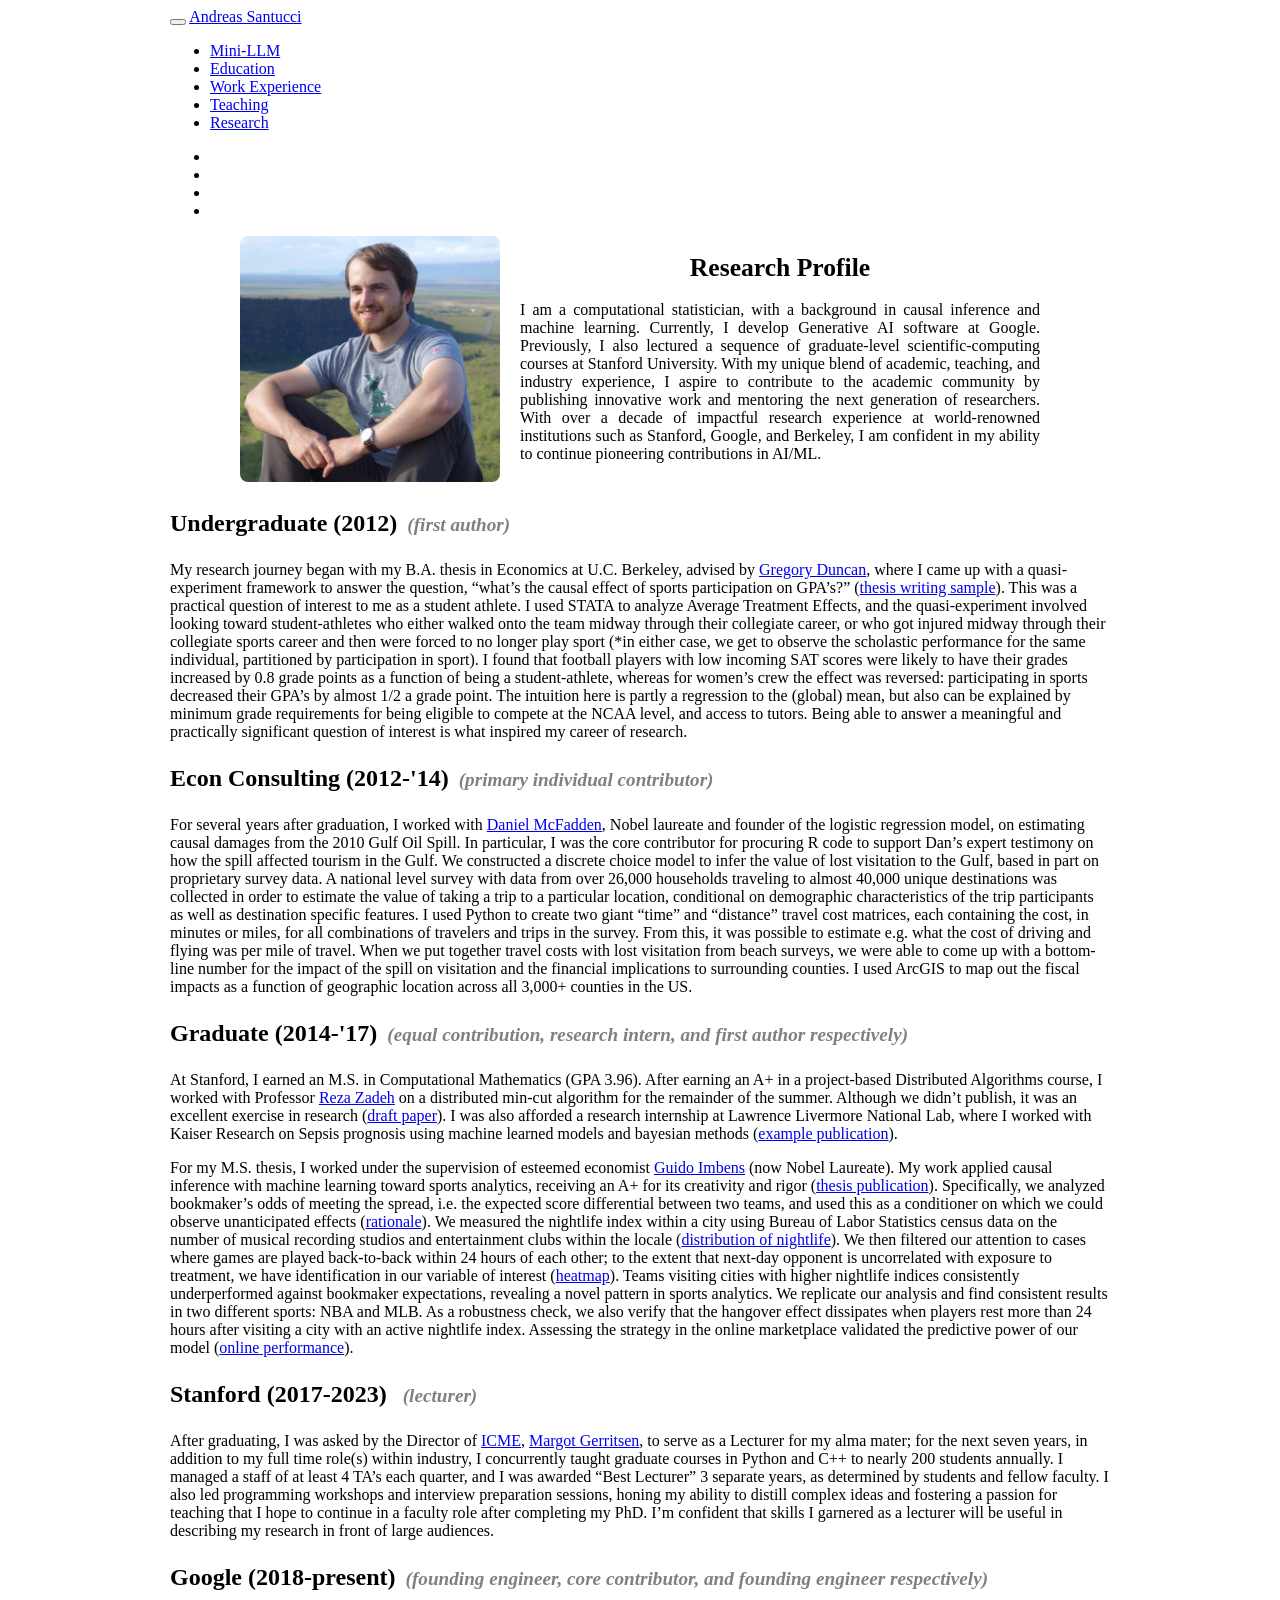
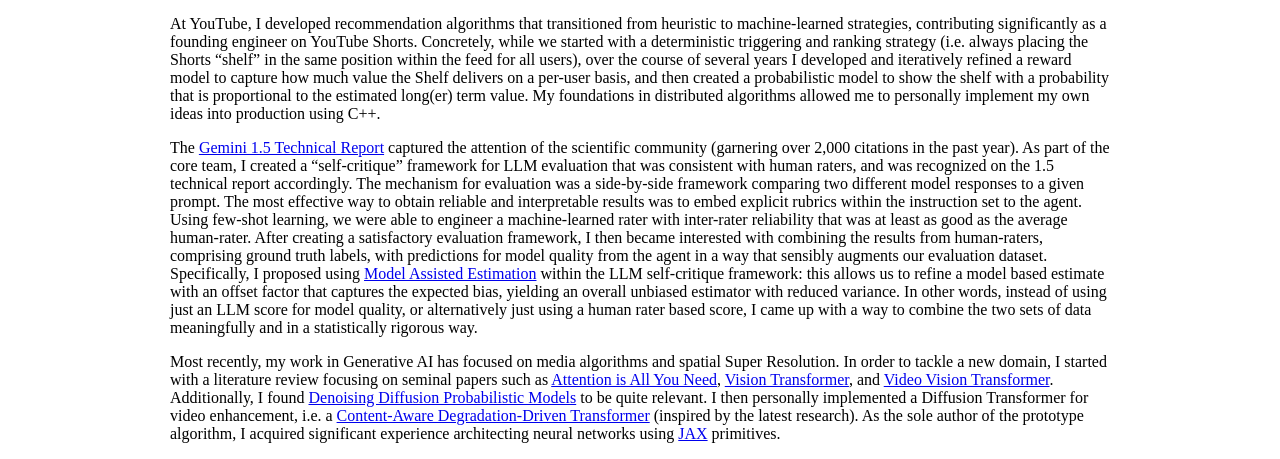
==== commit 8bc5b6df: "Update index.html" ====
--- a/index.html
+++ b/index.html
@@ -308,7 +308,10 @@
     </div>
     <div id="navbar" class="navbar-collapse collapse">
       <ul class="nav navbar-nav">
-        <li>
+<li>
+  <a href="llm.html">Mini-LLM</a>
+</li>
+<li>
   <a href="Education.html">Education</a>
 </li>
 <li>
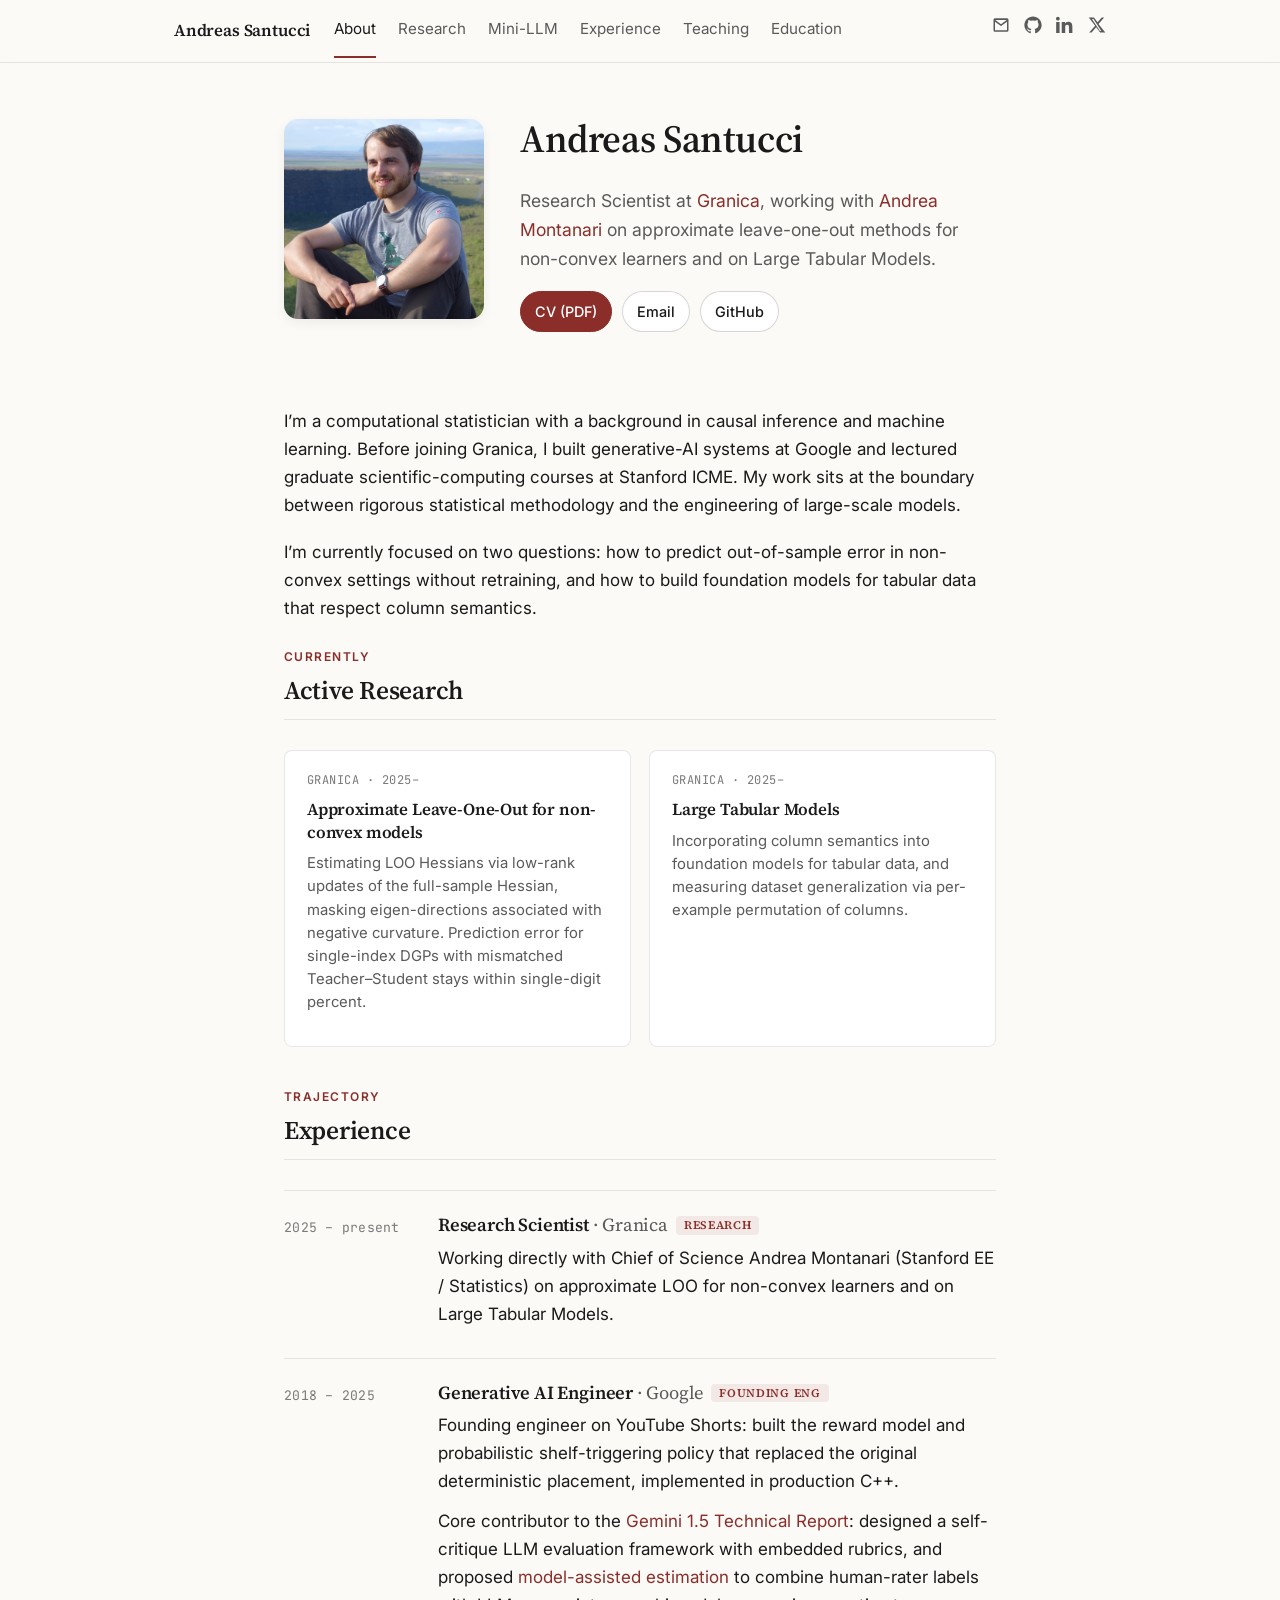
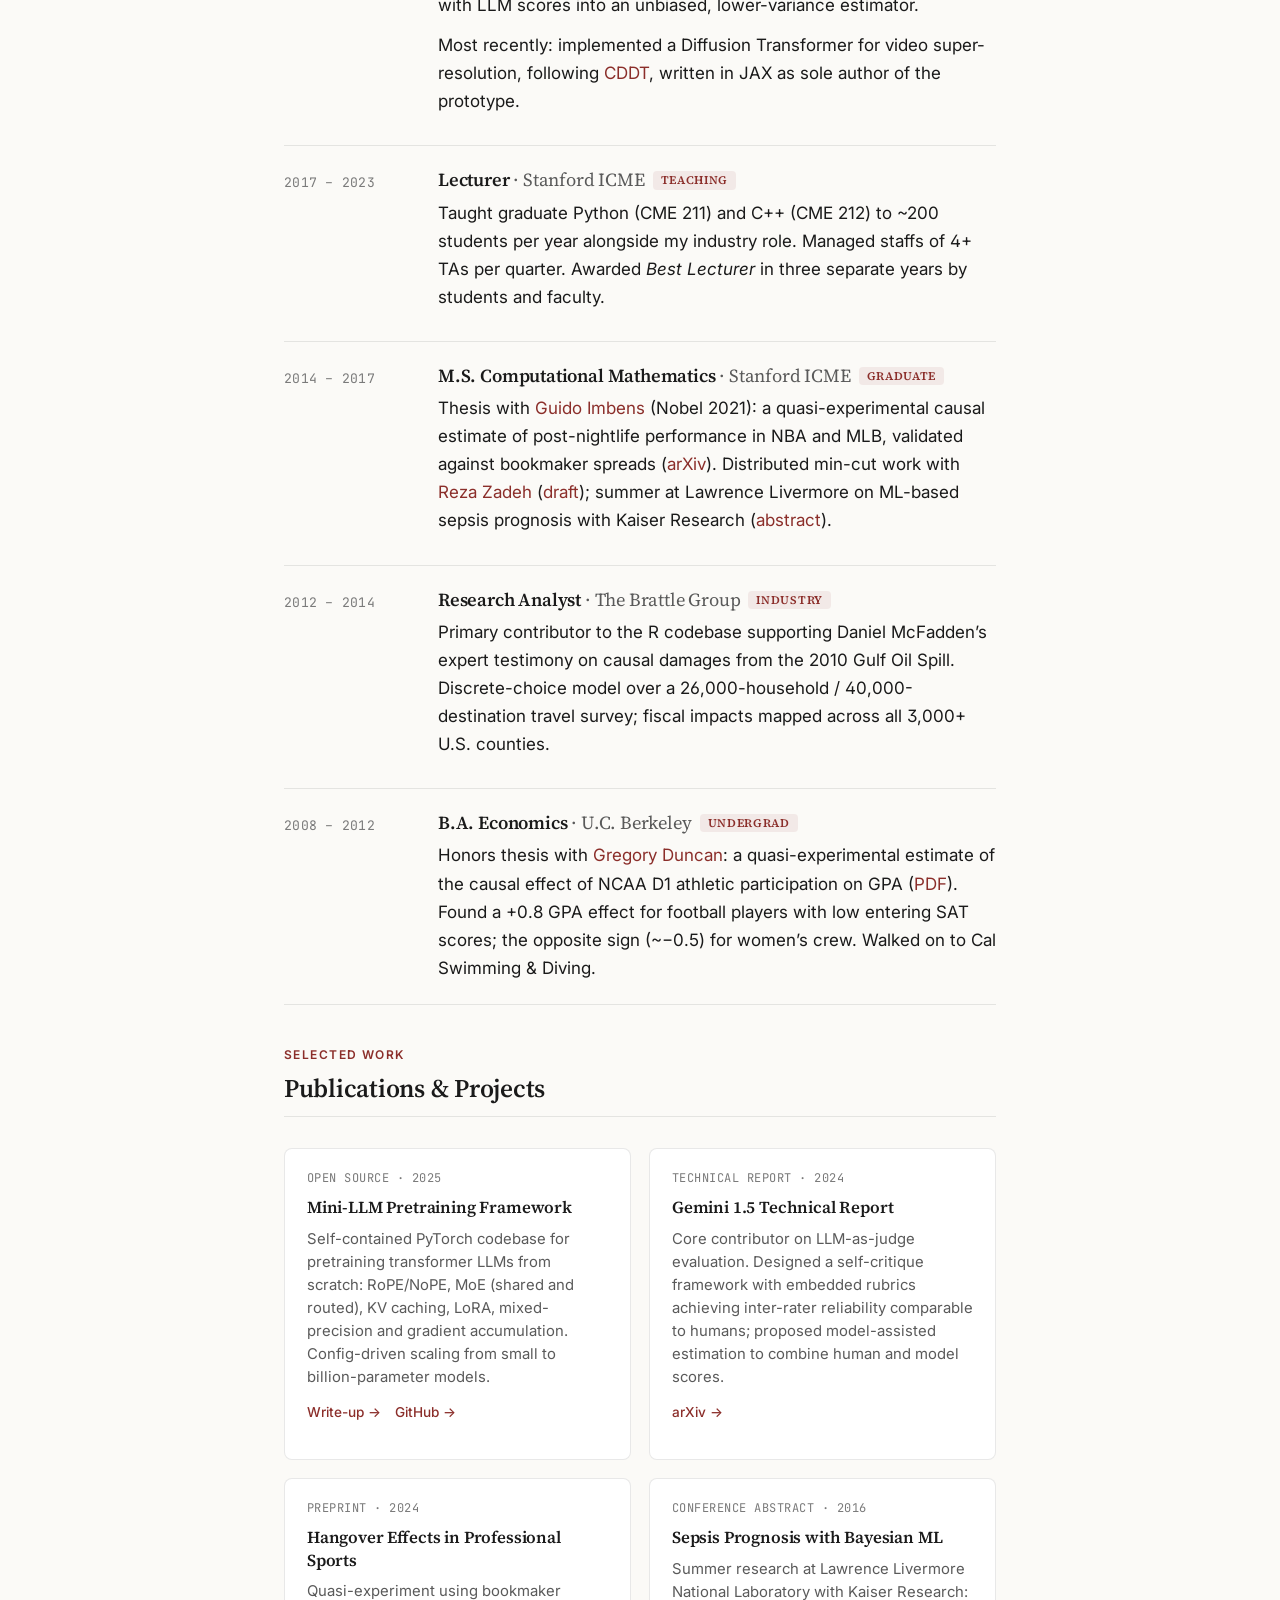
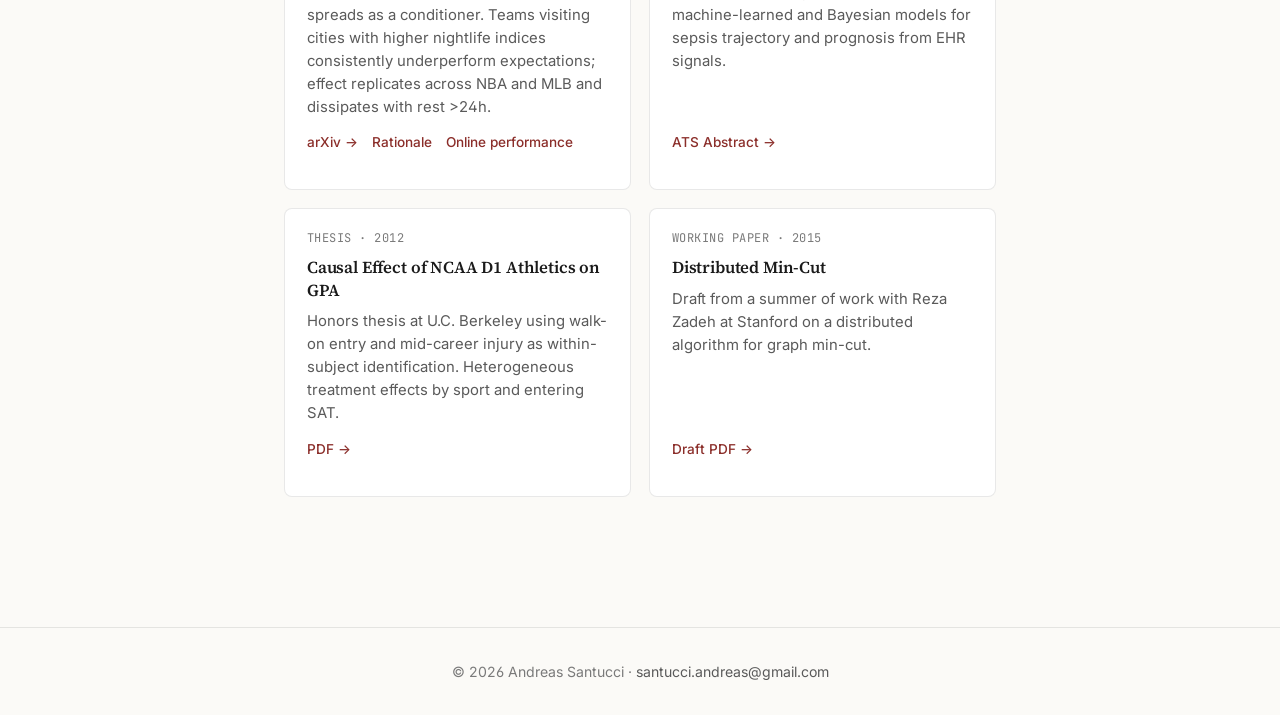
==== commit e7482eb0: "Redesign to incorporate 2025-26 experience." ====
--- a/index.html
+++ b/index.html
@@ -1,529 +1,349 @@
 <!DOCTYPE html>
-
-<html>
-
+<html lang="en">
 <head>
-<!-- Google tag (gtag.js) -->
-<script async src="https://www.googletagmanager.com/gtag/js?id=G-79YM4CPY0Z"></script>
+  <meta charset="utf-8" />
+  <meta http-equiv="X-UA-Compatible" content="IE=edge" />
+  <meta name="viewport" content="width=device-width, initial-scale=1" />
+
+  <title>Andreas Santucci — Research Scientist</title>
+  <meta name="description" content="Andreas Santucci is a Research Scientist at Granica working on approximate leave-one-out methods and Large Tabular Models. Previously: Generative AI at Google, Lecturer at Stanford ICME." />
+  <meta name="author" content="Andreas Santucci" />
+
+  <!-- Open Graph / social -->
+  <meta property="og:type" content="profile" />
+  <meta property="og:title" content="Andreas Santucci — Research Scientist" />
+  <meta property="og:description" content="Research Scientist at Granica. Previously Generative AI at Google and Lecturer at Stanford ICME. Causal inference, ML, and large-scale model development." />
+  <meta property="og:image" content="https://asantucci.github.io/images/profile.jpg" />
+  <meta property="og:url" content="https://asantucci.github.io/" />
+  <meta name="twitter:card" content="summary_large_image" />
+  <meta name="twitter:creator" content="@andreassantucci" />
+
+  <link rel="icon" type="image/svg+xml" href="data:image/svg+xml,%3Csvg xmlns='http://www.w3.org/2000/svg' viewBox='0 0 64 64'%3E%3Crect width='64' height='64' rx='12' fill='%238b2e2a'/%3E%3Ctext x='32' y='44' font-family='Georgia,serif' font-size='38' font-weight='700' fill='%23fbfaf7' text-anchor='middle'%3EA%3C/text%3E%3C/svg%3E" />
+  <link rel="canonical" href="https://asantucci.github.io/" />
+
+  <link rel="preconnect" href="https://fonts.googleapis.com" />
+  <link rel="preconnect" href="https://fonts.gstatic.com" crossorigin />
+  <link href="https://fonts.googleapis.com/css2?family=Inter:wght@400;500;600;700&family=Source+Serif+4:opsz,wght@8..60,400;8..60,600;8..60,700&family=JetBrains+Mono:wght@400;500&display=swap" rel="stylesheet" />
+
+  <link rel="stylesheet" href="styles.css" />
+
+  <!-- Google Analytics -->
+  <script async src="https://www.googletagmanager.com/gtag/js?id=G-79YM4CPY0Z"></script>
+  <script>
+    window.dataLayer = window.dataLayer || [];
+    function gtag(){dataLayer.push(arguments);}
+    gtag('js', new Date());
+    gtag('config', 'G-79YM4CPY0Z');
+  </script>
+  <meta name="google-site-verification" content="n0Z7rdeTG9ylbMu2tfdA21yNbpfk3W9G7oRojFH4IR4" />
+</head>
+<body>
+
+<header class="site-header">
+  <nav class="nav" id="primary-nav">
+    <a href="index.html" class="nav-brand">Andreas Santucci</a>
+    <button class="nav-toggle" aria-label="Toggle menu" aria-expanded="false" aria-controls="primary-nav">
+      <span></span><span></span><span></span>
+    </button>
+    <ul class="nav-links">
+      <li><a href="index.html" class="active">About</a></li>
+      <li><a href="Research.html">Research</a></li>
+      <li><a href="llm.html">Mini-LLM</a></li>
+      <li><a href="Work_Experience.html">Experience</a></li>
+      <li><a href="Teaching.html">Teaching</a></li>
+      <li><a href="Education.html">Education</a></li>
+    </ul>
+    <ul class="nav-social">
+      <li><a href="mailto:santucci.andreas@gmail.com" aria-label="Email">
+        <svg viewBox="0 0 24 24" aria-hidden="true"><path d="M2 5a2 2 0 0 1 2-2h16a2 2 0 0 1 2 2v14a2 2 0 0 1-2 2H4a2 2 0 0 1-2-2V5Zm2.4.4 7.6 5.7 7.6-5.7H4.4ZM20 7.5l-7.4 5.5a1 1 0 0 1-1.2 0L4 7.5V19h16V7.5Z"/></svg>
+      </a></li>
+      <li><a href="https://github.com/asantucci" aria-label="GitHub">
+        <svg viewBox="0 0 24 24" aria-hidden="true"><path d="M12 .5C5.65.5.5 5.65.5 12.02c0 5.09 3.29 9.4 7.86 10.93.57.11.78-.25.78-.55 0-.27-.01-.99-.02-1.95-3.2.7-3.87-1.54-3.87-1.54-.52-1.32-1.27-1.67-1.27-1.67-1.04-.71.08-.7.08-.7 1.15.08 1.76 1.18 1.76 1.18 1.02 1.75 2.68 1.25 3.34.95.1-.74.4-1.25.72-1.54-2.55-.29-5.24-1.28-5.24-5.69 0-1.26.45-2.28 1.18-3.08-.12-.29-.51-1.46.11-3.05 0 0 .97-.31 3.18 1.18a11.07 11.07 0 0 1 5.78 0c2.21-1.49 3.17-1.18 3.17-1.18.63 1.59.23 2.76.12 3.05.74.8 1.18 1.82 1.18 3.08 0 4.42-2.7 5.39-5.27 5.68.41.36.78 1.06.78 2.13 0 1.54-.01 2.78-.01 3.16 0 .31.21.67.79.55C20.22 21.4 23.5 17.1 23.5 12.02 23.5 5.65 18.35.5 12 .5Z"/></svg>
+      </a></li>
+      <li><a href="https://www.linkedin.com/in/santucciandreas/" aria-label="LinkedIn">
+        <svg viewBox="0 0 24 24" aria-hidden="true"><path d="M4.98 3.5C4.98 4.88 3.87 6 2.5 6S0 4.88 0 3.5 1.12 1 2.5 1s2.48 1.12 2.48 2.5ZM.22 8h4.56v14.5H.22V8Zm7.4 0h4.37v1.98h.06c.61-1.15 2.1-2.36 4.32-2.36 4.62 0 5.47 3.04 5.47 7v7.88h-4.56v-6.99c0-1.67-.03-3.81-2.32-3.81-2.32 0-2.68 1.81-2.68 3.69v7.11H7.62V8Z"/></svg>
+      </a></li>
+      <li><a href="https://twitter.com/andreassantucci" aria-label="Twitter">
+        <svg viewBox="0 0 24 24" aria-hidden="true"><path d="M18.244 2H21.5l-7.5 8.57L23 22h-6.81l-5.34-6.98L4.78 22H1.52l8.02-9.16L1 2h6.91l4.83 6.39L18.244 2Zm-2.39 18h1.86L7.27 4H5.27l10.585 16Z"/></svg>
+      </a></li>
+    </ul>
+  </nav>
+</header>
+
+<main>
+  <div class="container">
+
+    <section class="hero">
+      <div class="hero-photo">
+        <img src="images/profile.jpg" alt="Andreas Santucci" />
+      </div>
+      <div class="hero-body">
+        <h1>Andreas Santucci</h1>
+        <p class="hero-tagline">
+          Research Scientist at <a href="https://granica.ai/">Granica</a>,
+          working with <a href="https://web.stanford.edu/~montanar/">Andrea Montanari</a>
+          on approximate leave-one-out methods for non-convex learners and on Large Tabular Models.
+        </p>
+        <p class="hero-actions">
+          <a class="btn btn-primary" href="files/santucci_andreas.pdf">CV (PDF)</a>
+          <a class="btn" href="mailto:santucci.andreas@gmail.com">Email</a>
+          <a class="btn" href="https://github.com/asantucci">GitHub</a>
+        </p>
+      </div>
+    </section>
+
+    <section id="about">
+      <p>
+        I&rsquo;m a computational statistician with a background in causal inference and machine
+        learning. Before joining Granica, I built generative-AI systems at Google
+        and lectured graduate scientific-computing courses at Stanford ICME.
+        My work sits at the boundary between rigorous statistical methodology and the
+        engineering of large-scale models.
+      </p>
+      <p>
+        I&rsquo;m currently focused on two questions: how to predict out-of-sample error in
+        non-convex settings without retraining, and how to build foundation models for
+        tabular data that respect column semantics.
+      </p>
+    </section>
+
+    <section id="current">
+      <p class="section-eyebrow">Currently</p>
+      <h2 class="section-title">Active Research</h2>
+
+      <div class="card-grid">
+        <article class="card">
+          <p class="card-meta">Granica · 2025–</p>
+          <h3 class="card-title">Approximate Leave-One-Out for non-convex models</h3>
+          <p class="card-desc">
+            Estimating LOO Hessians via low-rank updates of the full-sample Hessian,
+            masking eigen-directions associated with negative curvature. Prediction error
+            for single-index DGPs with mismatched Teacher–Student stays within single-digit percent.
+          </p>
+        </article>
+
+        <article class="card">
+          <p class="card-meta">Granica · 2025–</p>
+          <h3 class="card-title">Large Tabular Models</h3>
+          <p class="card-desc">
+            Incorporating column semantics into foundation models for tabular data, and
+            measuring dataset generalization via per-example permutation of columns.
+          </p>
+        </article>
+      </div>
+    </section>
+
+    <section id="experience">
+      <p class="section-eyebrow">Trajectory</p>
+      <h2 class="section-title">Experience</h2>
+
+      <ol class="timeline">
+
+        <li class="timeline-item">
+          <div class="timeline-meta">2025 – present</div>
+          <div class="timeline-body">
+            <h3>Research Scientist <span class="org">· Granica</span><span class="timeline-role">Research</span></h3>
+            <p>
+              Working directly with Chief of Science Andrea Montanari (Stanford EE / Statistics)
+              on approximate LOO for non-convex learners and on Large Tabular Models.
+            </p>
+          </div>
+        </li>
+
+        <li class="timeline-item">
+          <div class="timeline-meta">2018 – 2025</div>
+          <div class="timeline-body">
+            <h3>Generative AI Engineer <span class="org">· Google</span><span class="timeline-role">Founding Eng</span></h3>
+            <p>
+              Founding engineer on YouTube Shorts: built the reward model and probabilistic
+              shelf-triggering policy that replaced the original deterministic placement,
+              implemented in production C++.
+            </p>
+            <p>
+              Core contributor to the <a href="https://arxiv.org/pdf/2312.11805v4">Gemini 1.5 Technical Report</a>:
+              designed a self-critique LLM evaluation framework with embedded rubrics,
+              and proposed
+              <a href="https://projecteuclid.org/journals/statistical-science/volume-32/issue-2/Model-Assisted-Survey-Estimation-with-Modern-Prediction-Techniques/10.1214/16-STS589.pdf">model-assisted estimation</a>
+              to combine human-rater labels with LLM scores into an unbiased, lower-variance estimator.
+            </p>
+            <p>
+              Most recently: implemented a Diffusion Transformer for video super-resolution,
+              following <a href="https://arxiv.org/abs/2405.07648">CDDT</a>, written in JAX as sole author of the prototype.
+            </p>
+          </div>
+        </li>
+
+        <li class="timeline-item">
+          <div class="timeline-meta">2017 – 2023</div>
+          <div class="timeline-body">
+            <h3>Lecturer <span class="org">· Stanford ICME</span><span class="timeline-role">Teaching</span></h3>
+            <p>
+              Taught graduate Python (CME 211) and C++ (CME 212) to ~200 students per year
+              alongside my industry role. Managed staffs of 4+ TAs per quarter. Awarded
+              <em>Best Lecturer</em> in three separate years by students and faculty.
+            </p>
+          </div>
+        </li>
+
+        <li class="timeline-item">
+          <div class="timeline-meta">2014 – 2017</div>
+          <div class="timeline-body">
+            <h3>M.S. Computational Mathematics <span class="org">· Stanford ICME</span><span class="timeline-role">Graduate</span></h3>
+            <p>
+              Thesis with <a href="https://www.gsb.stanford.edu/faculty-research/faculty/guido-w-imbens">Guido Imbens</a>
+              (Nobel 2021): a quasi-experimental causal estimate of post-nightlife
+              performance in NBA and MLB, validated against bookmaker spreads
+              (<a href="https://arxiv.org/abs/2412.21181">arXiv</a>).
+              Distributed min-cut work with <a href="https://stanford.edu/~rezab/">Reza Zadeh</a>
+              (<a href="files/rd.pdf">draft</a>); summer at Lawrence Livermore on
+              ML-based sepsis prognosis with Kaiser Research
+              (<a href="https://www.atsjournals.org/doi/epdf/10.1164/ajrccm-conference.2016.193.1_MeetingAbstracts.A2714?role=tab">abstract</a>).
+            </p>
+          </div>
+        </li>
+
+        <li class="timeline-item">
+          <div class="timeline-meta">2012 – 2014</div>
+          <div class="timeline-body">
+            <h3>Research Analyst <span class="org">· The Brattle Group</span><span class="timeline-role">Industry</span></h3>
+            <p>
+              Primary contributor to the R codebase supporting Daniel McFadden&rsquo;s
+              expert testimony on causal damages from the 2010 Gulf Oil Spill.
+              Discrete-choice model over a 26,000-household / 40,000-destination travel survey;
+              fiscal impacts mapped across all 3,000+ U.S. counties.
+            </p>
+          </div>
+        </li>
+
+        <li class="timeline-item">
+          <div class="timeline-meta">2008 – 2012</div>
+          <div class="timeline-body">
+            <h3>B.A. Economics <span class="org">· U.C. Berkeley</span><span class="timeline-role">Undergrad</span></h3>
+            <p>
+              Honors thesis with <a href="https://econ.washington.edu/people/gregory-m-duncan">Gregory Duncan</a>:
+              a quasi-experimental estimate of the causal effect of NCAA D1 athletic participation on GPA
+              (<a href="https://econ.berkeley.edu/sites/default/files/Santucci.pdf">PDF</a>).
+              Found a +0.8 GPA effect for football players with low entering SAT scores;
+              the opposite sign (~&minus;0.5) for women&rsquo;s crew. Walked on to Cal Swimming &amp; Diving.
+            </p>
+          </div>
+        </li>
+
+      </ol>
+    </section>
+
+    <section id="selected-work">
+      <p class="section-eyebrow">Selected Work</p>
+      <h2 class="section-title">Publications &amp; Projects</h2>
+
+      <div class="card-grid">
+
+        <article class="card">
+          <p class="card-meta">Open Source · 2025</p>
+          <h3 class="card-title"><a href="llm.html">Mini-LLM Pretraining Framework</a></h3>
+          <p class="card-desc">
+            Self-contained PyTorch codebase for pretraining transformer LLMs from scratch:
+            RoPE/NoPE, MoE (shared and routed), KV caching, LoRA, mixed-precision and
+            gradient accumulation. Config-driven scaling from small to billion-parameter models.
+          </p>
+          <p class="card-links">
+            <a href="llm.html">Write-up →</a>
+            <a href="https://github.com/asantucci/language-model">GitHub →</a>
+          </p>
+        </article>
+
+        <article class="card">
+          <p class="card-meta">Technical Report · 2024</p>
+          <h3 class="card-title"><a href="https://arxiv.org/pdf/2312.11805v4">Gemini 1.5 Technical Report</a></h3>
+          <p class="card-desc">
+            Core contributor on LLM-as-judge evaluation. Designed a self-critique framework
+            with embedded rubrics achieving inter-rater reliability comparable to humans;
+            proposed model-assisted estimation to combine human and model scores.
+          </p>
+          <p class="card-links">
+            <a href="https://arxiv.org/pdf/2312.11805v4">arXiv →</a>
+          </p>
+        </article>
+
+        <article class="card">
+          <p class="card-meta">Preprint · 2024</p>
+          <h3 class="card-title"><a href="https://arxiv.org/abs/2412.21181">Hangover Effects in Professional Sports</a></h3>
+          <p class="card-desc">
+            Quasi-experiment using bookmaker spreads as a conditioner. Teams visiting cities
+            with higher nightlife indices consistently underperform expectations; effect
+            replicates across NBA and MLB and dissipates with rest &gt;24h.
+          </p>
+          <p class="card-links">
+            <a href="https://arxiv.org/abs/2412.21181">arXiv →</a>
+            <a href="files/meet_the_spread.pdf">Rationale</a>
+            <a href="files/mlb_bets_by_season.pdf">Online performance</a>
+          </p>
+        </article>
+
+        <article class="card">
+          <p class="card-meta">Conference Abstract · 2016</p>
+          <h3 class="card-title"><a href="https://www.atsjournals.org/doi/epdf/10.1164/ajrccm-conference.2016.193.1_MeetingAbstracts.A2714?role=tab">Sepsis Prognosis with Bayesian ML</a></h3>
+          <p class="card-desc">
+            Summer research at Lawrence Livermore National Laboratory with Kaiser Research:
+            machine-learned and Bayesian models for sepsis trajectory and prognosis from
+            EHR signals.
+          </p>
+          <p class="card-links">
+            <a href="https://www.atsjournals.org/doi/epdf/10.1164/ajrccm-conference.2016.193.1_MeetingAbstracts.A2714?role=tab">ATS Abstract →</a>
+          </p>
+        </article>
+
+        <article class="card">
+          <p class="card-meta">Thesis · 2012</p>
+          <h3 class="card-title"><a href="https://econ.berkeley.edu/sites/default/files/Santucci.pdf">Causal Effect of NCAA D1 Athletics on GPA</a></h3>
+          <p class="card-desc">
+            Honors thesis at U.C. Berkeley using walk-on entry and mid-career injury as
+            within-subject identification. Heterogeneous treatment effects by sport and
+            entering SAT.
+          </p>
+          <p class="card-links">
+            <a href="https://econ.berkeley.edu/sites/default/files/Santucci.pdf">PDF →</a>
+          </p>
+        </article>
+
+        <article class="card">
+          <p class="card-meta">Working Paper · 2015</p>
+          <h3 class="card-title"><a href="files/rd.pdf">Distributed Min-Cut</a></h3>
+          <p class="card-desc">
+            Draft from a summer of work with Reza Zadeh at Stanford on a distributed
+            algorithm for graph min-cut.
+          </p>
+          <p class="card-links">
+            <a href="files/rd.pdf">Draft PDF →</a>
+          </p>
+        </article>
+
+      </div>
+    </section>
+
+  </div>
+</main>
+
+<footer class="site-footer">
+  <div class="container-wide">
+    © 2026 Andreas Santucci ·
+    <a href="mailto:santucci.andreas@gmail.com">santucci.andreas@gmail.com</a>
+  </div>
+</footer>
+
 <script>
-  window.dataLayer = window.dataLayer || [];
-  function gtag(){dataLayer.push(arguments);}
-  gtag('js', new Date());
-
-  gtag('config', 'G-79YM4CPY0Z');
-</script>
-<meta name="google-site-verification" content="n0Z7rdeTG9ylbMu2tfdA21yNbpfk3W9G7oRojFH4IR4" />
-
-<meta charset="utf-8" />
-<meta name="generator" content="pandoc" />
-<meta http-equiv="X-UA-Compatible" content="IE=EDGE" />
-
-
-
-
-<title>Andreas Santucci's Research</title>
-
-<script src="site_libs/header-attrs-2.29/header-attrs.js"></script>
-<script src="site_libs/jquery-3.6.0/jquery-3.6.0.min.js"></script>
-<meta name="viewport" content="width=device-width, initial-scale=1" />
-<link href="site_libs/bootstrap-3.3.5/css/paper.min.css" rel="stylesheet" />
-<script src="site_libs/bootstrap-3.3.5/js/bootstrap.min.js"></script>
-<script src="site_libs/bootstrap-3.3.5/shim/html5shiv.min.js"></script>
-<script src="site_libs/bootstrap-3.3.5/shim/respond.min.js"></script>
-<style>h1 {font-size: 34px;}
-       h1.title {font-size: 38px;}
-       h2 {font-size: 30px;}
-       h3 {font-size: 24px;}
-       h4 {font-size: 18px;}
-       h5 {font-size: 16px;}
-       h6 {font-size: 12px;}
-       code {color: inherit; background-color: rgba(0, 0, 0, 0.04);}
-       pre:not([class]) { background-color: white }</style>
-<script src="site_libs/navigation-1.1/tabsets.js"></script>
-<link href="site_libs/highlightjs-9.12.0/default.css" rel="stylesheet" />
-<script src="site_libs/highlightjs-9.12.0/highlight.js"></script>
-<link href="site_libs/font-awesome-6.5.2/css/all.min.css" rel="stylesheet" />
-<link href="site_libs/font-awesome-6.5.2/css/v4-shims.min.css" rel="stylesheet" />
-
-<style type="text/css">
-  code{white-space: pre-wrap;}
-  span.smallcaps{font-variant: small-caps;}
-  span.underline{text-decoration: underline;}
-  div.column{display: inline-block; vertical-align: top; width: 50%;}
-  div.hanging-indent{margin-left: 1.5em; text-indent: -1.5em;}
-  ul.task-list{list-style: none;}
-    </style>
-
-<style type="text/css">code{white-space: pre;}</style>
-<script type="text/javascript">
-if (window.hljs) {
-  hljs.configure({languages: []});
-  hljs.initHighlightingOnLoad();
-  if (document.readyState && document.readyState === "complete") {
-    window.setTimeout(function() { hljs.initHighlighting(); }, 0);
-  }
-}
-</script>
-
-
-
-
-
-
-<link rel="stylesheet" href="styles.css" type="text/css" />
-
-
-
-<style type = "text/css">
-.main-container {
-  max-width: 940px;
-  margin-left: auto;
-  margin-right: auto;
-}
-img {
-  max-width:100%;
-}
-.tabbed-pane {
-  padding-top: 12px;
-}
-.html-widget {
-  margin-bottom: 20px;
-}
-button.code-folding-btn:focus {
-  outline: none;
-}
-summary {
-  display: list-item;
-}
-details > summary > p:only-child {
-  display: inline;
-}
-pre code {
-  padding: 0;
-}
-.profile-container {
-    display: flex;
-    align-items: flex-start;
-    max-width: 800px;
-    margin: 0 auto;
-    gap: 20px; /* Space between the image and text */
-}
-
-.profile-image {
-    flex: 1; /* Image takes 1/3 of the width */
-    max-width: 33%;
-}
-
-.profile-image img {
-    width: 100%; /* Let the image adjust to the container width */
-    height: auto; /* Maintain aspect ratio */
-    border-radius: 8px; /* Optional: Rounded corners for better appearance */
-}
-
-.profile-text {
-    flex: 2; /* Text takes 2/3 of the width */
-    text-align: justify;
-}
-
-/* Responsive Design */
-@media (max-width: 600px) {
-    .profile-container {
-        flex-direction: column;
-        align-items: center;
-        text-align: center;
-    }
-    .profile-image {
-        max-width: 100%; /* Full width on smaller screens */
-    }
-    .profile-image img {
-        max-height: 200px; /* Limit height further on small screens */
-    }
-}
-</style>
-
-<style>
-       #summary h1 {
-              text-align: center;
-              width: 67%
-              margin: 20px auto;
-              font-size: 2vw;
-              line-height: 1.2;
-       }
-.project-involvement {
-    font-size: 0.8em; /* Smaller font size relative to the main header */
-    color: gray; /* Lighter color to de-emphasize the text */
-    font-style: italic; /* Optional: Makes the text appear distinct */
-    margin-left: 10px; /* Adds space between the main title and the involvement text */
-}
-</style>
-
-<style type="text/css">
-.dropdown-submenu {
-  position: relative;
-}
-.dropdown-submenu>.dropdown-menu {
-  top: 0;
-  left: 100%;
-  margin-top: -6px;
-  margin-left: -1px;
-  border-radius: 0 6px 6px 6px;
-}
-.dropdown-submenu:hover>.dropdown-menu {
-  display: block;
-}
-.dropdown-submenu>a:after {
-  display: block;
-  content: " ";
-  float: right;
-  width: 0;
-  height: 0;
-  border-color: transparent;
-  border-style: solid;
-  border-width: 5px 0 5px 5px;
-  border-left-color: #cccccc;
-  margin-top: 5px;
-  margin-right: -10px;
-}
-.dropdown-submenu:hover>a:after {
-  border-left-color: #adb5bd;
-}
-.dropdown-submenu.pull-left {
-  float: none;
-}
-.dropdown-submenu.pull-left>.dropdown-menu {
-  left: -100%;
-  margin-left: 10px;
-  border-radius: 6px 0 6px 6px;
-}
-</style>
-
-<script type="text/javascript">
-// manage active state of menu based on current page
-$(document).ready(function () {
-  // active menu anchor
-  href = window.location.pathname
-  href = href.substr(href.lastIndexOf('/') + 1)
-  if (href === "")
-    href = "index.html";
-  var menuAnchor = $('a[href="' + href + '"]');
-
-  // mark the anchor link active (and if it's in a dropdown, also mark that active)
-  var dropdown = menuAnchor.closest('li.dropdown');
-  if (window.bootstrap) { // Bootstrap 4+
-    menuAnchor.addClass('active');
-    dropdown.find('> .dropdown-toggle').addClass('active');
-  } else { // Bootstrap 3
-    menuAnchor.parent().addClass('active');
-    dropdown.addClass('active');
-  }
-
-  // Navbar adjustments
-  var navHeight = $(".navbar").first().height() + 15;
-  var style = document.createElement('style');
-  var pt = "padding-top: " + navHeight + "px; ";
-  var mt = "margin-top: -" + navHeight + "px; ";
-  var css = "";
-  // offset scroll position for anchor links (for fixed navbar)
-  for (var i = 1; i <= 6; i++) {
-    css += ".section h" + i + "{ " + pt + mt + "}\n";
-  }
-  style.innerHTML = "body {" + pt + "padding-bottom: 40px; }\n" + css;
-  document.head.appendChild(style);
-});
-</script>
-
-<!-- tabsets -->
-
-<style type="text/css">
-.tabset-dropdown > .nav-tabs {
-  display: inline-table;
-  max-height: 500px;
-  min-height: 44px;
-  overflow-y: auto;
-  border: 1px solid #ddd;
-  border-radius: 4px;
-}
-
-.tabset-dropdown > .nav-tabs > li.active:before, .tabset-dropdown > .nav-tabs.nav-tabs-open:before {
-  content: "\e259";
-  font-family: 'Glyphicons Halflings';
-  display: inline-block;
-  padding: 10px;
-  border-right: 1px solid #ddd;
-}
-
-.tabset-dropdown > .nav-tabs.nav-tabs-open > li.active:before {
-  content: "\e258";
-  font-family: 'Glyphicons Halflings';
-  border: none;
-}
-
-.tabset-dropdown > .nav-tabs > li.active {
-  display: block;
-}
-
-.tabset-dropdown > .nav-tabs > li > a,
-.tabset-dropdown > .nav-tabs > li > a:focus,
-.tabset-dropdown > .nav-tabs > li > a:hover {
-  border: none;
-  display: inline-block;
-  border-radius: 4px;
-  background-color: transparent;
-}
-
-.tabset-dropdown > .nav-tabs.nav-tabs-open > li {
-  display: block;
-  float: none;
-}
-
-.tabset-dropdown > .nav-tabs > li {
-  display: none;
-}
-</style>
-
-<!-- code folding -->
-
-
-
-
-</head>
-
-<body>
-
-
-<div class="container-fluid main-container">
-
-
-
-
-<div class="navbar navbar-default  navbar-fixed-top" role="navigation">
-  <div class="container">
-    <div class="navbar-header">
-      <button type="button" class="navbar-toggle collapsed" data-toggle="collapse" data-bs-toggle="collapse" data-target="#navbar" data-bs-target="#navbar">
-        <span class="icon-bar"></span>
-        <span class="icon-bar"></span>
-        <span class="icon-bar"></span>
-      </button>
-      <a class="navbar-brand" href="index.html">Andreas Santucci</a>
-    </div>
-    <div id="navbar" class="navbar-collapse collapse">
-      <ul class="nav navbar-nav">
-<li>
-  <a href="llm.html">Mini-LLM</a>
-</li>
-<li>
-  <a href="Education.html">Education</a>
-</li>
-<li>
-  <a href="Work_Experience.html">Work Experience</a>
-</li>
-<li>
-  <a href="Teaching.html">Teaching</a>
-</li>
-<li>
-  <a href="Research.html">Research</a>
-</li>
-      </ul>
-      <ul class="nav navbar-nav navbar-right">
-        <li>
-  <a href="mailto:santucci.andreas@gmail.com">
-    <span class="fa fa-envelope fa-lg"></span>
-     
-  </a>
-</li>
-<li>
-  <a href="https://github.com/asantucci">
-    <span class="fa fa-github fa-lg"></span>
-     
-  </a>
-</li>
-<li>
-  <a href="https://twitter.com/andreassantucci">
-    <span class="fa fa-twitter fa-lg"></span>
-     
-  </a>
-</li>
-<li>
-  <a href="https://www.linkedin.com/in/santucciandreas/">
-    <span class="fa fa-linkedin fa-lg"></span>
-     
-  </a>
-</li>
-      </ul>
-    </div><!--/.nav-collapse -->
-  </div><!--/.container -->
-</div><!--/.navbar -->
-
-<div id="header">
-
-
-
-
-</div>
-
-
-<p><link rel="stylesheet" href="styles.css" type="text/css"></p>
-    <div id="summary" class="section level1">
-        <div class="profile-container">
-            <div class="profile-image">
-                <img src="images/profile.jpg" alt="Andreas Santucci">
-            </div>
-            <div class="profile-text">
-                <h1>Research Profile</h1>
-                <p>
-                    I am a computational statistician, with a background in causal
-                    inference and machine learning. Currently, I develop Generative AI
-                    software at Google.
-                    Previously, I also lectured a sequence of graduate-level
-                    scientific-computing courses at Stanford University.
-                    With my unique blend of academic, teaching, and industry experience, I aspire to contribute to the 
-                    academic community by publishing innovative work and mentoring the next generation of researchers.
-                    With over a decade of impactful research experience at world-renowned institutions such as Stanford, 
-                    Google, and Berkeley, I am confident in my ability to continue pioneering contributions in AI/ML.
-                </p>
-            </div>
-        </div>
-    </div>
-
-<div id="undergraduate" class="section level3">
-<h3>Undergraduate (2012)<span class="project-involvement">(first author)</span></h3>
-<p>My research journey began with my B.A. thesis in Economics at U.C. Berkeley, advised by <a href="https://econ.washington.edu/people/gregory-m-duncan">Gregory Duncan</a>, where I came up with a quasi-experiment framework 
-to answer the question, “what’s the causal effect of sports participation on GPA’s?” (<a href="https://econ.berkeley.edu/sites/default/files/Santucci.pdf">thesis writing sample</a>). This was a practical question of 
-interest to me as a student athlete. I used STATA to analyze Average Treatment Effects, 
-and the quasi-experiment involved looking toward student-athletes who either walked onto the team midway 
-through their collegiate career, or who got injured midway through their collegiate sports career and then were forced to no longer play sport 
-(*in either case, we get to observe the scholastic performance for the same individual, partitioned by participation in sport). 
-I found that football players with low incoming SAT scores were likely to have their grades increased by 0.8 grade points as a function of being a student-athlete, 
-whereas for women’s crew the effect was reversed: participating in sports decreased their GPA’s by almost 1/2 a grade point. 
-The intuition here is partly a regression to the (global) mean, but also can be explained by minimum grade requirements for being eligible to compete at the NCAA level, 
-and access to tutors. Being able to answer a meaningful and practically significant question of interest is what inspired my career of research.
-</p>
-</div>
-<div id="graduate" class="section level3">
-<h3>Econ Consulting (2012-'14)<span class="project-involvement">(primary individual contributor)</span></h3>
-<p>
-For several years after graduation, I worked with <a href="https://econ.berkeley.edu/profile/daniel-l-mcfadden">Daniel McFadden</a>, 
-Nobel laureate and founder of the logistic regression model, 
-on estimating causal damages from the 2010 Gulf Oil Spill. 
-In particular, I was the core contributor for procuring R code to support Dan’s expert testimony on how the spill affected tourism in the Gulf. 
-We constructed a discrete choice model to infer the value of lost visitation to the Gulf, based in part on proprietary survey data. 
-A national level survey with data from over 26,000 households traveling to almost 40,000 unique destinations was collected 
-in order to estimate the value of taking a trip to a particular location, conditional on demographic characteristics of the 
-trip participants as well as destination specific features. I used Python to create two
-giant “time” and “distance” travel cost matrices, each containing the cost, in minutes or miles, for
-all combinations of travelers and trips in the survey.
-From this, it was possible to estimate e.g. what the cost of driving and flying was per mile of travel. 
-When we put together travel costs with lost visitation from beach surveys, we were able to come up with a bottom-line number for the impact of the 
-spill on visitation and the financial implications to surrounding counties. I used ArcGIS to map out the fiscal impacts as a function of 
-geographic location across all 3,000+ counties in the US.
-</p>
-<h3>Graduate (2014-'17)<span class="project-involvement">(equal contribution, research intern, and first author respectively)</span></h3>
-<p>
-At Stanford, I earned an M.S. in Computational Mathematics (GPA 3.96). 
-After earning an A+ in a project-based Distributed Algorithms course, 
-I worked with Professor <a href="https://stanford.edu/~rezab/">Reza Zadeh</a> on a distributed min-cut algorithm for the remainder of the summer. 
-Although we didn’t publish, it was an excellent exercise in research (<a href="files/rd.pdf">draft paper</a>). I was also afforded a research internship
-at Lawrence Livermore National Lab, where I worked with Kaiser Research on Sepsis prognosis using machine learned models and bayesian methods (<a href="https://www.atsjournals.org/doi/epdf/10.1164/ajrccm-conference.2016.193.1_MeetingAbstracts.A2714?role=tab">example publication</a>).
-</p>
-<p>
-For my M.S. thesis, I worked under the supervision of esteemed economist <a href="https://www.gsb.stanford.edu/faculty-research/faculty/guido-w-imbens">Guido Imbens</a> (now Nobel Laureate). 
-My work applied causal inference with machine learning toward sports analytics, receiving an A+ for its creativity and rigor (<a href="https://arxiv.org/abs/2412.21181">thesis publication</a>). 
-Specifically, we analyzed bookmaker’s odds of meeting the spread, i.e. the expected score differential between two teams, and used this as a conditioner 
-on which we could observe unanticipated effects (<a href="files/meet_the_spread.pdf">rationale</a>). We measured the nightlife index within a city using Bureau of Labor Statistics census data 
-on the number of musical recording studios and entertainment clubs within the locale (<a href="files/Party_by_Team_Location.pdf">distribution of nightlife</a>). 
-We then filtered our attention to cases where games are played back-to-back within 24 hours of each other; to the
-extent that next-day opponent is uncorrelated with exposure to treatment, we have identification in our variable of interest (<a href="files/next_day_opponent_mlb.pdf">heatmap</a>).
-Teams visiting cities with higher nightlife indices consistently underperformed against bookmaker expectations, revealing a novel pattern in sports analytics. 
-We replicate our analysis and find consistent results in two different sports: NBA and MLB.
-As a robustness check, we also verify that the hangover effect dissipates when players rest more than 24 hours after visiting a city with an active nightlife index.
-Assessing the strategy in the online marketplace validated the predictive power of our model (<a href="files/mlb_bets_by_season.pdf">online performance</a>).
-</p>
-</div>
-<div id="lecturing" class="section level3">
-<h3>Stanford (2017-2023) <span class="project-involvement">(lecturer)</span></h3>
-<p>
-After graduating, I was asked by the Director of <a href="https://icme.stanford.edu/">ICME</a>, <a href="https://profiles.stanford.edu/margot-gerritsen">Margot Gerritsen</a>, to serve as a Lecturer for my alma mater; 
-for the next seven years, in addition to my full time role(s) within industry, 
-I concurrently taught graduate courses in Python and C++ to nearly 200 students annually. 
-I managed a staff of at least 4 TA’s each quarter, and I was awarded “Best Lecturer” 3 separate years, 
-as determined by students and fellow faculty. I also led programming workshops and interview preparation sessions, 
-honing my ability to distill complex ideas and fostering a passion for teaching that I hope to continue in a faculty role after completing my PhD. 
-I’m confident that skills I garnered as a lecturer will be useful in describing my research in front of large audiences.</p>
-<div id="google-research" class="section level3">
-<h3>Google (2018-present)<span class="project-involvement">(founding engineer, core contributor, and founding engineer respectively)</span></h3>
-<p>
-At YouTube, I developed recommendation algorithms that transitioned from heuristic to machine-learned strategies, contributing 
-significantly as a founding engineer on YouTube Shorts. Concretely, while we started with a deterministic triggering and ranking strategy 
-(i.e. always placing the Shorts “shelf” in the same position within the feed for all users), over the course of several years I developed and iteratively refined 
-a reward model to capture how much value the Shelf delivers on a per-user basis, and then created a probabilistic model to show the shelf with a 
-probability that is proportional to the estimated long(er) term value. My foundations in distributed algorithms allowed me to personally implement my 
-own ideas into production using C++.
-</p>
-<p>The <a href="https://arxiv.org/pdf/2312.11805v4">Gemini 1.5
-Technical Report</a> captured the attention of the scientific community (garnering over 2,000 citations in the past year). 
-As part of the core team, I created a “self-critique” framework for LLM evaluation that was consistent with human raters, and was recognized on the 1.5 technical report accordingly.
-The mechanism for evaluation was a side-by-side framework comparing two different model responses to a given prompt.
-The most effective way to obtain reliable and interpretable results was to embed explicit rubrics within the instruction set
-to the agent. Using few-shot learning, we were able to engineer a machine-learned rater with inter-rater reliability
-that was at least as good as the average human-rater.
-After creating a satisfactory evaluation framework, I then became interested with combining the results from
-human-raters, comprising ground truth labels, with predictions for model quality from the agent in a way that sensibly
-augments our evaluation dataset.
-Specifically, I proposed using <a href="https://projecteuclid.org/journals/statistical-science/volume-32/issue-2/Model-Assisted-Survey-Estimation-with-Modern-Prediction-Techniques/10.1214/16-STS589.pdf">Model Assisted Estimation</a> within the LLM self-critique framework: this allows us to refine
-a model based estimate with an offset factor that captures the expected bias, yielding an overall unbiased estimator with
-reduced variance. In other words, instead of using just an LLM score for model quality, or alternatively just using a human rater based score,
-I came up with a way to combine the two sets of data meaningfully and in a statistically rigorous way.
-</p>
-<p>
-Most recently, my work in Generative AI has focused on media algorithms and spatial Super Resolution.
-In order to tackle a new domain, I started with a literature review focusing on seminal papers such as <a href="https://arxiv.org/abs/1706.03762">Attention is All You Need</a>, 
-<a href="https://arxiv.org/abs/2010.11929">Vision Transformer</a>, and <a href="https://arxiv.org/abs/2103.15691">Video Vision Transformer</a>. 
-Additionally, I found <a href="https://arxiv.org/abs/2006.11239">Denoising Diffusion Probabilistic Models</a> to be quite relevant.
-I then personally implemented a Diffusion Transformer for video enhancement, i.e. 
-a <a href="https://arxiv.org/abs/2405.07648">Content-Aware Degradation-Driven Transformer</a> (inspired by the latest research). As the sole author of the
-prototype algorithm, I acquired significant experience architecting neural networks using <a href="https://jax.readthedocs.io/">JAX</a> primitives.
-</p>
-</div>
-</div>
-</div>
-<script>
-
-// add bootstrap table styles to pandoc tables
-function bootstrapStylePandocTables() {
-  $('tr.odd').parent('tbody').parent('table').addClass('table table-condensed');
-}
-$(document).ready(function () {
-  bootstrapStylePandocTables();
-});
-
-
-</script>
-
-<!-- tabsets -->
-
-<script>
-$(document).ready(function () {
-  window.buildTabsets("TOC");
-});
-
-$(document).ready(function () {
-  $('.tabset-dropdown > .nav-tabs > li').click(function () {
-    $(this).parent().toggleClass('nav-tabs-open');
-  });
-});
-</script>
-
-<!-- code folding -->
-
-
-<!-- dynamically load mathjax for compatibility with self-contained -->
-<script>
+  // Mobile nav toggle
   (function () {
-    var script = document.createElement("script");
-    script.type = "text/javascript";
-    script.src  = "https://mathjax.rstudio.com/latest/MathJax.js?config=TeX-AMS-MML_HTMLorMML";
-    document.getElementsByTagName("head")[0].appendChild(script);
+    var nav = document.getElementById('primary-nav');
+    if (!nav) return;
+    var btn = nav.querySelector('.nav-toggle');
+    if (!btn) return;
+    btn.addEventListener('click', function () {
+      var open = nav.classList.toggle('is-open');
+      btn.setAttribute('aria-expanded', open ? 'true' : 'false');
+    });
   })();
 </script>
+
 </body>
 </html>
--- a/styles.css
+++ b/styles.css
@@ -0,0 +1,432 @@
+/* ---------- Design tokens ---------- */
+:root {
+  --bg: #fbfaf7;
+  --surface: #ffffff;
+  --surface-2: #f4f1ea;
+  --text: #1a1a1a;
+  --text-muted: #5a5a5a;
+  --text-soft: #7a7a7a;
+  --hairline: rgba(0, 0, 0, 0.09);
+  --hairline-strong: rgba(0, 0, 0, 0.16);
+  --accent: #8b2e2a;
+  --accent-soft: rgba(139, 46, 42, 0.08);
+  --accent-hover: #6e2421;
+
+  --font-serif: "Source Serif 4", "Source Serif Pro", Charter, "Iowan Old Style", "Apple Garamond", Georgia, serif;
+  --font-sans: "Inter", -apple-system, BlinkMacSystemFont, "Segoe UI", system-ui, sans-serif;
+  --font-mono: "JetBrains Mono", ui-monospace, SFMono-Regular, Menlo, Consolas, monospace;
+
+  --max-w: 760px;
+  --max-w-wide: 980px;
+
+  --radius: 8px;
+  --radius-lg: 14px;
+
+  --shadow-sm: 0 1px 2px rgba(0, 0, 0, 0.04);
+  --shadow-md: 0 4px 12px rgba(0, 0, 0, 0.06);
+}
+
+/* ---------- Reset ---------- */
+*, *::before, *::after { box-sizing: border-box; }
+html { -webkit-text-size-adjust: 100%; scroll-behavior: smooth; }
+body {
+  margin: 0;
+  background: var(--bg);
+  color: var(--text);
+  font-family: var(--font-sans);
+  font-size: 17px;
+  line-height: 1.65;
+  font-feature-settings: "kern", "liga", "ss01";
+  -webkit-font-smoothing: antialiased;
+  -moz-osx-font-smoothing: grayscale;
+}
+img { max-width: 100%; height: auto; display: block; }
+a {
+  color: var(--accent);
+  text-decoration: none;
+  border-bottom: 1px solid transparent;
+  transition: border-color 0.15s ease, color 0.15s ease;
+}
+a:hover { color: var(--accent-hover); border-bottom-color: currentColor; }
+p { margin: 0 0 1.1em; }
+ul, ol { padding-left: 1.4em; margin: 0 0 1.1em; }
+li { margin-bottom: 0.35em; }
+em { font-style: italic; }
+strong { font-weight: 600; }
+
+h1, h2, h3, h4 {
+  font-family: var(--font-serif);
+  color: var(--text);
+  font-weight: 600;
+  line-height: 1.25;
+  letter-spacing: -0.01em;
+  margin: 0 0 0.6em;
+}
+h1 { font-size: 2.25rem; }
+h2 { font-size: 1.6rem; margin-top: 2.2em; }
+h3 { font-size: 1.25rem; margin-top: 1.6em; }
+h4 { font-size: 1.05rem; margin-top: 1.4em; }
+
+code {
+  font-family: var(--font-mono);
+  font-size: 0.92em;
+  background: var(--surface-2);
+  padding: 0.12em 0.35em;
+  border-radius: 4px;
+}
+pre {
+  background: var(--surface-2);
+  padding: 1em 1.2em;
+  border-radius: var(--radius);
+  overflow-x: auto;
+  border: 1px solid var(--hairline);
+}
+pre code { background: none; padding: 0; }
+
+hr {
+  border: 0;
+  border-top: 1px solid var(--hairline);
+  margin: 2.5em 0;
+}
+
+::selection { background: var(--accent-soft); color: var(--text); }
+
+/* ---------- Layout ---------- */
+.container {
+  max-width: var(--max-w);
+  margin: 0 auto;
+  padding: 0 24px;
+}
+.container-wide {
+  max-width: var(--max-w-wide);
+  margin: 0 auto;
+  padding: 0 24px;
+}
+main { padding: 56px 0 96px; }
+
+/* ---------- Header / Nav ---------- */
+.site-header {
+  position: sticky;
+  top: 0;
+  z-index: 50;
+  background: rgba(251, 250, 247, 0.85);
+  backdrop-filter: saturate(180%) blur(8px);
+  -webkit-backdrop-filter: saturate(180%) blur(8px);
+  border-bottom: 1px solid var(--hairline);
+}
+.nav {
+  max-width: var(--max-w-wide);
+  margin: 0 auto;
+  padding: 14px 24px;
+  display: flex;
+  align-items: center;
+  gap: 24px;
+}
+.nav-brand {
+  font-family: var(--font-serif);
+  font-weight: 600;
+  font-size: 1.05rem;
+  color: var(--text);
+  letter-spacing: -0.01em;
+}
+.nav-brand:hover { color: var(--accent); border-bottom: none; }
+.nav-links {
+  display: flex;
+  gap: 22px;
+  margin: 0;
+  padding: 0;
+  list-style: none;
+  flex: 1;
+}
+.nav-links a {
+  color: var(--text-muted);
+  font-size: 0.95rem;
+  border-bottom: none;
+  padding: 4px 0;
+  position: relative;
+}
+.nav-links a:hover { color: var(--text); border-bottom: none; }
+.nav-links a.active { color: var(--text); }
+.nav-links a.active::after {
+  content: "";
+  position: absolute;
+  left: 0; right: 0; bottom: -16px;
+  height: 2px;
+  background: var(--accent);
+}
+.nav-social {
+  display: flex;
+  gap: 14px;
+  margin: 0;
+  padding: 0;
+  list-style: none;
+}
+.nav-social a {
+  color: var(--text-muted);
+  border-bottom: none;
+  display: inline-flex;
+  width: 18px; height: 18px;
+}
+.nav-social a:hover { color: var(--accent); }
+.nav-social svg { width: 18px; height: 18px; fill: currentColor; }
+
+.nav-toggle {
+  display: none;
+  background: none;
+  border: 0;
+  cursor: pointer;
+  padding: 6px;
+  margin-left: auto;
+}
+.nav-toggle span {
+  display: block;
+  width: 22px;
+  height: 2px;
+  background: var(--text);
+  margin: 4px 0;
+  transition: transform 0.2s ease;
+}
+
+/* ---------- Hero ---------- */
+.hero {
+  display: grid;
+  grid-template-columns: 200px 1fr;
+  gap: 36px;
+  align-items: start;
+  margin-bottom: 56px;
+}
+.hero-photo img {
+  width: 100%;
+  border-radius: var(--radius-lg);
+  box-shadow: var(--shadow-md);
+  aspect-ratio: 1 / 1;
+  object-fit: cover;
+}
+.hero-body h1 {
+  margin-top: -4px;
+  font-size: 2.4rem;
+}
+.hero-tagline {
+  color: var(--text-muted);
+  font-size: 1.1rem;
+  margin-bottom: 1em;
+}
+.hero-actions {
+  display: flex;
+  flex-wrap: wrap;
+  gap: 10px;
+  margin-top: 1em;
+}
+.btn {
+  display: inline-flex;
+  align-items: center;
+  gap: 8px;
+  padding: 8px 14px;
+  border-radius: 999px;
+  font-size: 0.9rem;
+  font-weight: 500;
+  border: 1px solid var(--hairline-strong);
+  color: var(--text);
+  background: var(--surface);
+  transition: background 0.15s ease, border-color 0.15s ease;
+}
+.btn:hover { background: var(--surface-2); border-color: var(--text-muted); border-bottom-color: var(--text-muted); }
+.btn-primary {
+  background: var(--accent);
+  border-color: var(--accent);
+  color: #fff;
+}
+.btn-primary:hover { background: var(--accent-hover); border-color: var(--accent-hover); color: #fff; }
+
+/* ---------- Section heads ---------- */
+.section-eyebrow {
+  display: inline-block;
+  font-family: var(--font-sans);
+  font-size: 0.75rem;
+  font-weight: 600;
+  letter-spacing: 0.12em;
+  text-transform: uppercase;
+  color: var(--accent);
+  margin-bottom: 0.6em;
+}
+.section-title {
+  font-family: var(--font-serif);
+  font-size: 1.6rem;
+  margin: 0 0 1.2em;
+  padding-bottom: 0.5em;
+  border-bottom: 1px solid var(--hairline);
+}
+
+/* ---------- Timeline ---------- */
+.timeline {
+  display: flex;
+  flex-direction: column;
+  gap: 8px;
+  margin: 0 0 2em;
+  padding: 0;
+  list-style: none;
+}
+.timeline-item {
+  display: grid;
+  grid-template-columns: 130px 1fr;
+  gap: 24px;
+  padding: 22px 0;
+  border-top: 1px solid var(--hairline);
+  margin: 0;
+}
+.timeline-item:last-child { border-bottom: 1px solid var(--hairline); }
+.timeline-meta {
+  font-family: var(--font-mono);
+  font-size: 0.82rem;
+  color: var(--text-soft);
+  letter-spacing: 0.02em;
+  padding-top: 4px;
+}
+.timeline-body h3 {
+  margin: 0 0 0.4em;
+  font-size: 1.15rem;
+  font-family: var(--font-serif);
+}
+.timeline-body h3 .org { color: var(--text-muted); font-weight: 400; }
+.timeline-role {
+  display: inline-block;
+  font-size: 0.72rem;
+  font-weight: 600;
+  letter-spacing: 0.06em;
+  text-transform: uppercase;
+  color: var(--accent);
+  background: var(--accent-soft);
+  padding: 2px 8px;
+  border-radius: 4px;
+  margin-left: 8px;
+  vertical-align: 2px;
+}
+.timeline-body p { margin-bottom: 0.7em; }
+.timeline-body p:last-child { margin-bottom: 0; }
+.timeline-body ul { margin-bottom: 0.4em; }
+
+/* ---------- Cards (publications/projects) ---------- */
+.card-grid {
+  display: grid;
+  grid-template-columns: repeat(auto-fill, minmax(280px, 1fr));
+  gap: 18px;
+  margin: 0 0 2em;
+}
+.card {
+  background: var(--surface);
+  border: 1px solid var(--hairline);
+  border-radius: var(--radius);
+  padding: 20px 22px;
+  transition: border-color 0.15s ease, transform 0.15s ease, box-shadow 0.15s ease;
+  display: flex;
+  flex-direction: column;
+}
+.card:hover {
+  border-color: var(--hairline-strong);
+  box-shadow: var(--shadow-md);
+}
+.card-meta {
+  font-family: var(--font-mono);
+  font-size: 0.75rem;
+  color: var(--text-soft);
+  letter-spacing: 0.04em;
+  text-transform: uppercase;
+  margin-bottom: 8px;
+}
+.card-title {
+  font-family: var(--font-serif);
+  font-size: 1.05rem;
+  font-weight: 600;
+  line-height: 1.35;
+  margin: 0 0 8px;
+}
+.card-title a { color: var(--text); border-bottom: none; }
+.card-title a:hover { color: var(--accent); }
+.card-desc {
+  color: var(--text-muted);
+  font-size: 0.93rem;
+  line-height: 1.55;
+  flex: 1;
+  margin: 0 0 12px;
+}
+.card-links {
+  display: flex;
+  gap: 14px;
+  flex-wrap: wrap;
+  font-size: 0.85rem;
+}
+.card-links a { font-weight: 500; }
+
+/* ---------- Tag list ---------- */
+.tag-row {
+  display: flex;
+  flex-wrap: wrap;
+  gap: 6px;
+  margin: 0 0 1em;
+  padding: 0;
+  list-style: none;
+}
+.tag {
+  font-size: 0.75rem;
+  color: var(--text-muted);
+  background: var(--surface-2);
+  padding: 3px 10px;
+  border-radius: 999px;
+  border: 1px solid var(--hairline);
+}
+
+/* ---------- Footer ---------- */
+.site-footer {
+  border-top: 1px solid var(--hairline);
+  padding: 32px 0;
+  text-align: center;
+  color: var(--text-soft);
+  font-size: 0.88rem;
+}
+.site-footer a { color: var(--text-muted); }
+
+/* ---------- Responsive ---------- */
+@media (max-width: 720px) {
+  body { font-size: 16px; }
+  h1 { font-size: 1.85rem; }
+  .hero-body h1 { font-size: 1.95rem; }
+  h2 { font-size: 1.35rem; }
+  main { padding: 36px 0 64px; }
+
+  .hero {
+    grid-template-columns: 1fr;
+    gap: 24px;
+    text-align: left;
+  }
+  .hero-photo {
+    max-width: 160px;
+  }
+
+  .timeline-item {
+    grid-template-columns: 1fr;
+    gap: 6px;
+  }
+  .timeline-meta { padding-top: 0; font-size: 0.78rem; }
+
+  .nav { gap: 12px; padding: 12px 18px; }
+  .nav-toggle { display: block; }
+  .nav-links, .nav-social {
+    position: absolute;
+    top: 100%;
+    left: 0; right: 0;
+    background: var(--bg);
+    border-bottom: 1px solid var(--hairline);
+    flex-direction: column;
+    padding: 12px 24px;
+    gap: 14px;
+    display: none;
+  }
+  .nav-social { top: auto; padding-top: 0; padding-bottom: 18px; flex-direction: row; }
+  .nav.is-open .nav-links,
+  .nav.is-open .nav-social {
+    display: flex;
+  }
+  .nav.is-open .nav-social { border-bottom: 1px solid var(--hairline); }
+  .nav-links a.active::after { display: none; }
+  .nav-links a.active { color: var(--accent); }
+}
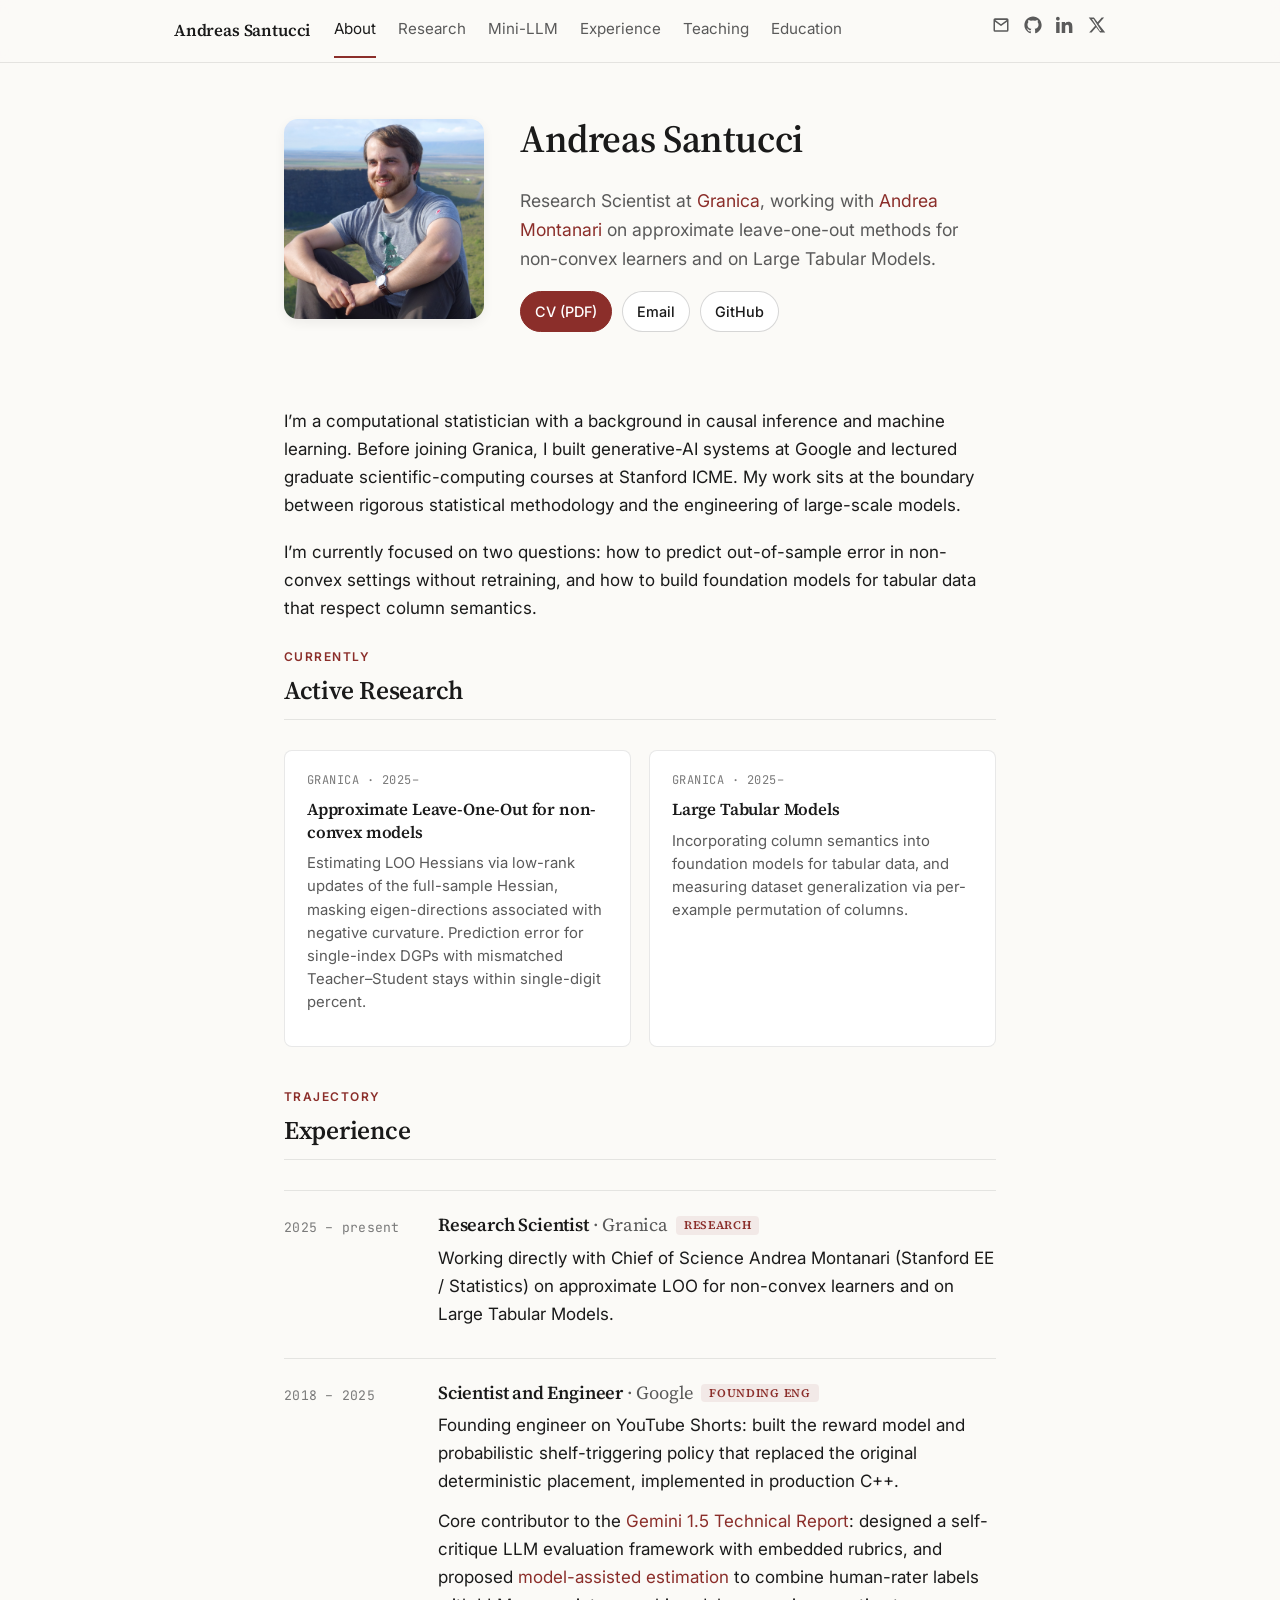
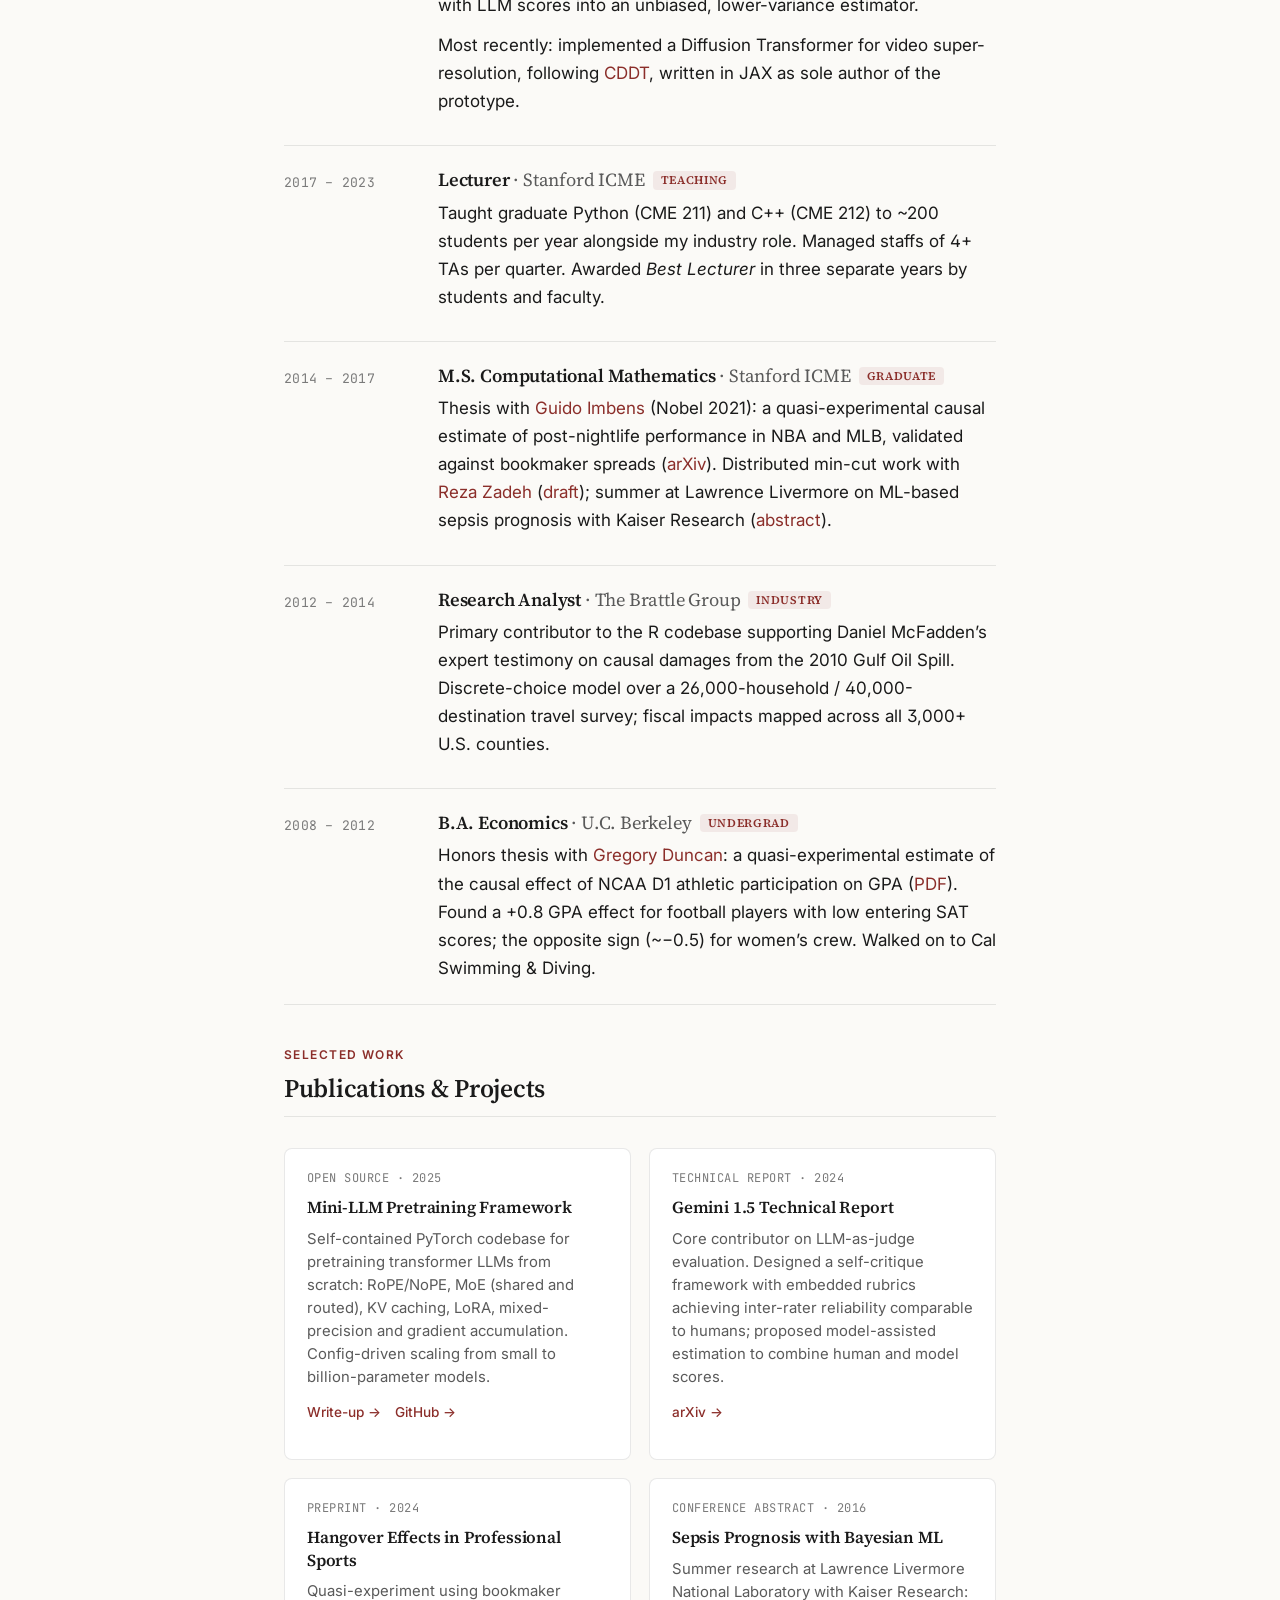
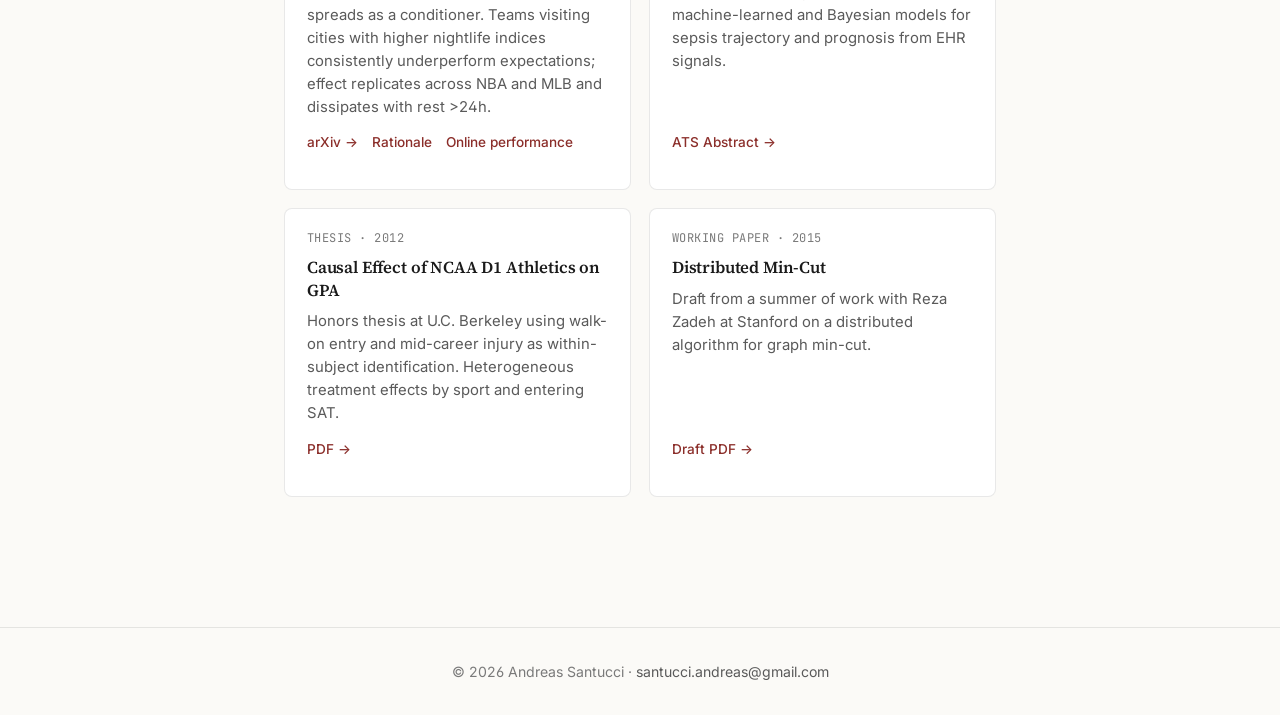
==== commit 46209340: "nit on job title wording." ====
--- a/index.html
+++ b/index.html
@@ -153,7 +153,7 @@
         <li class="timeline-item">
           <div class="timeline-meta">2018 – 2025</div>
           <div class="timeline-body">
-            <h3>Generative AI Engineer <span class="org">· Google</span><span class="timeline-role">Founding Eng</span></h3>
+            <h3>Scientist and Engineer <span class="org">· Google</span><span class="timeline-role">Founding Eng</span></h3>
             <p>
               Founding engineer on YouTube Shorts: built the reward model and probabilistic
               shelf-triggering policy that replaced the original deterministic placement,
